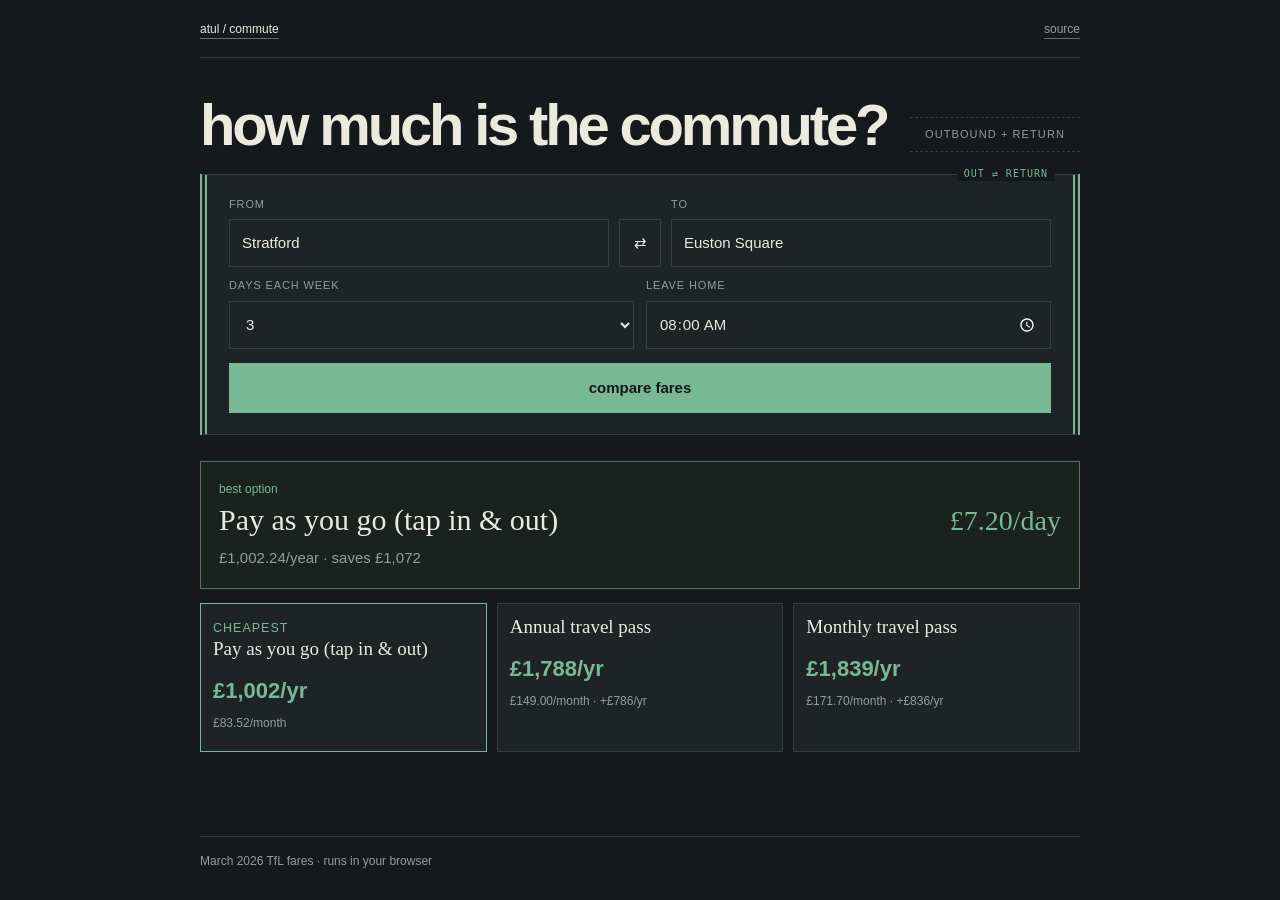
==== examples/portfolio/index.html @ 26cce530 "Frame the commute demo as a fare question" ====
﻿<!doctype html>
<html lang="en-GB"><head><meta charset="utf-8"><meta name="viewport" content="width=device-width,initial-scale=1"><title>commute cost optimiser</title>
<style>
:root{color-scheme:dark;--bg:#15191c;--ink:#ece9df;--muted:#979b9d;--line:#363d40;--green:#79b895;--quiet:#1e2426}*{box-sizing:border-box}body{margin:0;background:var(--bg);color:var(--ink);font:15px/1.5 "Segoe UI",Arial,sans-serif}a{color:inherit;text-decoration-color:#617269;text-underline-offset:5px}button,input,select{font:inherit;color:inherit;border-radius:0}:focus-visible{outline:2px solid var(--green);outline-offset:3px}[hidden],.support{display:none!important}.top,main{width:min(880px,calc(100% - 48px));margin:auto}.top{height:68px;display:flex;align-items:center;justify-content:space-between;border-bottom:1px solid var(--line);font-size:12px}.top nav{display:flex;gap:22px;color:var(--muted)}main{padding:68px 0}.hero p{margin:0 0 10px;color:var(--muted);font-size:11px;letter-spacing:.1em;text-transform:uppercase}.hero h1{margin:0 0 48px;font:54px/.97 Georgia,serif;font-weight:400;letter-spacing:-.04em}.hero em{color:var(--green);font-weight:400}.planner{border-block:1px solid var(--line);padding:26px 0}.srow{display:grid;grid-template-columns:1fr 42px 1fr;align-items:end;gap:10px}.fg label{display:block;margin-bottom:7px;color:var(--muted);font-size:11px;letter-spacing:.08em;text-transform:uppercase}.si{width:100%;min-height:48px;padding:10px 12px;border:1px solid var(--line);background:var(--quiet)}.swap{width:42px;height:48px;border:1px solid var(--line);background:transparent}.compact{display:grid;grid-template-columns:1fr 1fr;gap:12px;margin-top:14px}.go-btn{width:100%;min-height:50px;margin-top:18px;border:1px solid var(--green);background:var(--green);color:#111915;font-weight:700}.go-btn.disabled{opacity:.4}.jbar{margin-top:10px;color:var(--muted);font-size:12px}.results{display:none;margin-top:38px}.results.vis{display:block}.results-shell{display:grid;gap:14px}.reco{padding:24px;border:1px solid #547562;background:#19221e}.reco h2,.reco h3,.reco p{margin-top:0}.g-cards{display:grid;grid-template-columns:repeat(3,1fr);gap:10px}.ocard{padding:15px;border:1px solid var(--line);background:var(--quiet)}.ocard.best{border-color:var(--green)}.ocard h3,.ocard p{margin:0 0 7px}.ocard .price,.reco .price{color:var(--green);font-size:22px;font-weight:700}.save-badge,.winner-badge{color:var(--green);font-size:12px}.results .section{margin:0}.results .section:not(.results-shell){display:none!important}.results>#timeTip,.results>#rcTip,.results>#switchBanner{display:none!important}.action-btns{display:none!important}.acd{position:absolute;z-index:5;background:var(--quiet);border:1px solid var(--line);max-height:220px;overflow:auto}.fg{position:relative}.aci{padding:8px 10px;cursor:pointer}.aci:hover{background:#293034}.zvis span{margin-right:7px}.jerr{color:#d69280;font-size:12px}footer{width:min(880px,calc(100% - 48px));margin:50px auto 0;padding:20px 0;border-top:1px solid var(--line);color:var(--muted);font-size:12px}@media(max-width:650px){.top,main,footer{width:calc(100% - 30px)}.top{height:58px}main{padding:46px 0}.hero h1{font-size:clamp(40px,13vw,53px)}.srow{grid-template-columns:1fr 38px 1fr}.compact{grid-template-columns:1fr}.g-cards{grid-template-columns:1fr}.reco{padding:18px}}@media(prefers-reduced-motion:reduce){*{animation:none!important;transition:none!important}}
</style><style>
#jbar,#goHint{display:none!important}.reco{display:grid;grid-template-columns:1fr auto;align-items:end;gap:6px 24px}.reco .winner-badge{grid-column:1/-1}.reco h2{margin:0;font:30px/1.05 Georgia,serif;font-weight:400}.reco .price{font:28px/1 Georgia,serif}.reco p{grid-column:1/-1;margin:6px 0 0;color:var(--muted)}.ocard small{color:var(--green);text-transform:uppercase;letter-spacing:.08em}.ocard h3{font:19px/1.15 Georgia,serif;font-weight:400}.ocard .price{margin-top:14px}.ocard p:last-child{color:var(--muted);font-size:12px}.acd:not(.open){display:none}
@media(max-width:650px){.reco{grid-template-columns:1fr}.reco .price{margin-top:8px}}
</style><link rel="stylesheet" href="identity.css"></head><body>
<header class="top"><a href="https://lolstar123.github.io/just-a-little-further/">atul / commute</a><nav><a href="https://github.com/LolStar123/london-commute-calculator">source</a></nav></header>
<main>
<section class="hero"><p>outbound + return</p><h1>how much is the commute?</h1></section>
<section class="planner">
<div class="srow">
<div class="fg"><label for="fromStation">from</label><input class="si" id="fromStation" autocomplete="off"><div class="acd" id="fromDD"></div></div>
<button class="swap" id="swapBtn" type="button" aria-label="Swap stations">⇄</button>
<div class="fg"><label for="toStation">to</label><input class="si" id="toStation" autocomplete="off"><div class="acd" id="toDD"></div></div>
</div>
<div class="compact"><div class="fg"><label for="days">days each week</label><select class="si" id="days"><option value="1">1</option><option value="2">2</option><option value="3" selected>3</option><option value="4">4</option><option value="5">5</option></select></div><div class="fg"><label for="dept">leave home</label><input class="si" type="time" id="dept" value="08:00"></div></div>
<div id="jbar" class="jbar"><div id="zvis"></div><div id="fprev"></div></div><div id="jerr" class="jerr"></div>
<button class="go-btn" id="goBtn" type="button">compare fares</button><div id="goHint"></div>
</section>
<div class="results" id="res" aria-live="polite"><section class="section results-shell"><div class="reco" id="reco"></div><div class="g-cards" id="oGrid"></div></section><div id="switchBanner"></div><div id="timeTip"></div><div id="rcTip"></div>
<div class="support">
<select id="trips"><option value="2" selected>2</option></select><input id="ret" type="time" value="17:30"><select id="bus"><option value="0" selected>0</option></select><input id="leave" value="5.6"><select id="rc"><option value="none" selected>none</option></select><input id="sal"><select id="curMethod"><option value="unknown" selected>unknown</option></select>
<span id="mInd"></span><span id="eInd"></span><div id="teaser"></div><div id="tips"></div><div id="wfhBars"></div><div id="beSection"></div><div id="beChart"></div><div id="beCrossover"></div><div id="driveSection"></div><div id="dComp"></div><div id="cycSection"></div><div id="cycGrid"></div><div id="mbar"></div><div id="mbarLabel"></div><div id="loanSec"></div><div id="loanBox"></div><div id="fstats"></div><div id="htbSteps"></div><div id="faq"></div><div id="closingText"></div><button id="ctaPrint"></button><div id="tableWrap"><table><tbody id="tbody"></tbody></table></div><button id="recalcBtn"></button><button id="printBtn"></button><button id="shareBtn"></button><button id="resetBtn"></button><button id="btt"></button><div id="ps1"></div><div id="ps2"></div><div id="ps3"></div><div id="pl1"></div><div id="pl2"></div>
</div></div>
</main><footer>March 2026 TfL fares · runs in your browser</footer>
<script>
            // â”€â”€ STATIONS â”€â”€
            const ST = {
                // Z1
                Aldgate: 1,
                "Aldgate East": 1,
                Angel: 1,
                "Baker Street": 1,
                Bank: 1,
                Barbican: 1,
                "Battersea Power Station": 1,
                Bayswater: 1,
                Blackfriars: 1,
                "Bond Street": 1,
                Borough: 1,
                "Cannon Street": 1,
                "Chancery Lane": 1,
                "Charing Cross": 1,
                "Covent Garden": 1,
                "Edgware Road (Bakerloo)": 1,
                "Edgware Road (Circle)": 1,
                Embankment: 1,
                Euston: 1,
                "Euston Square": 1,
                Farringdon: 1,
                "Gloucester Road": 1,
                "Goodge Street": 1,
                "Great Portland Street": 1,
                "Green Park": 1,
                "High Street Kensington": 1,
                Holborn: 1,
                "Hyde Park Corner": 1,
                Kennington: 1,
                "King's Cross St Pancras": 1,
                Knightsbridge: 1,
                "Lambeth North": 1,
                "Lancaster Gate": 1,
                "Leicester Square": 1,
                "Liverpool Street": 1,
                "London Bridge": 1,
                "Mansion House": 1,
                "Marble Arch": 1,
                Marylebone: 1,
                Monument: 1,
                Moorgate: 1,
                "Nine Elms": 1,
                "Notting Hill Gate": 1,
                "Old Street": 1,
                "Oxford Circus": 1,
                Paddington: 1,
                "Piccadilly Circus": 1,
                Pimlico: 1,
                Queensway: 1,
                "Regent's Park": 1,
                "Russell Square": 1,
                "Sloane Square": 1,
                "South Kensington": 1,
                Southwark: 1,
                "St James's Park": 1,
                "St Paul's": 1,
                Temple: 1,
                "Tottenham Court Road": 1,
                "Tower Gateway": 1,
                "Tower Hill": 1,
                Vauxhall: 1,
                Victoria: 1,
                "Warren Street": 1,
                Waterloo: 1,
                Westminster: 1,
                // Z1/2
                Hoxton: [1, 2],
                "Shoreditch High Street": [1, 2],
                "Earl's Court": [1, 2],
                "Elephant & Castle": [1, 2],
                // Z2
                Arsenal: 2,
                "Barons Court": 2,
                "Belsize Park": 2,
                Bermondsey: 2,
                "Bethnal Green": 2,
                "Bow Road": 2,
                Brixton: 2,
                "Caledonian Road": 2,
                "Camden Town": 2,
                "Canada Water": 2,
                "Canary Wharf": 2,
                "Chalk Farm": 2,
                "Clapham Common": 2,
                "Clapham North": 2,
                "East Acton": 2,
                "Finchley Road": 2,
                "Finsbury Park": 2,
                "Fulham Broadway": 2,
                "Goldhawk Road": 2,
                Hammersmith: 2,
                "Highbury & Islington": 2,
                "Holland Park": 2,
                "Holloway Road": 2,
                "Kensal Green": 2,
                "Kentish Town": 2,
                Kilburn: 2,
                "Kilburn Park": 2,
                "Ladbroke Grove": 2,
                "Latimer Road": 2,
                "Maida Vale": 2,
                "Mile End": 2,
                "Mornington Crescent": 2,
                "North Acton": 2,
                Oval: 2,
                "Parsons Green": 2,
                "Putney Bridge": 2,
                "Queen's Park": 2,
                "Ravenscourt Park": 2,
                "Royal Oak": 2,
                "St John's Wood": 2,
                "Shepherd's Bush": 2,
                "Shepherd's Bush Market": 2,
                "Stamford Brook": 2,
                "Stepney Green": 2,
                Stockwell: 2,
                "Swiss Cottage": 2,
                "Tufnell Park": 2,
                "Warwick Avenue": 2,
                "West Brompton": 2,
                "West Hampstead": 2,
                "West Kensington": 2,
                "Westbourne Park": 2,
                Whitechapel: 2,
                "White City": 2,
                "Willesden Green": 2,
                "Wood Lane": 2,
                "All Saints": 2,
                Blackwall: 2,
                "Bow Church": 2,
                Crossharbour: 2,
                "Devons Road": 2,
                "Heron Quays": 2,
                "Island Gardens": 2,
                "Langdon Park": 2,
                Limehouse: 2,
                Mudchute: 2,
                Poplar: 2,
                "South Quay": 2,
                "West India Quay": 2,
                Westferry: 2,
                Brondesbury: 2,
                "Brondesbury Park": 2,
                Brockley: 2,
                "Caledonian Road & Barnsbury": 2,
                "Cambridge Heath": 2,
                "Camden Road": 2,
                Canonbury: 2,
                "Clapham High Street": 2,
                "Clapham Junction": 2,
                "Dalston Junction": 2,
                "Dalston Kingsland": 2,
                "Denmark Hill": 2,
                "Drayton Park": 2,
                "Finchley Road & Frognal": 2,
                "Gospel Oak": 2,
                "Hackney Central": 2,
                "Hackney Downs": 2,
                "Hackney Wick": 2,
                Haggerston: 2,
                "Hampstead Heath": 2,
                Homerton: 2,
                "Imperial Wharf": 2,
                "Kensington Olympia": 2,
                "Kensal Rise": 2,
                "Kentish Town West": 2,
                "Kilburn High Road": 2,
                "London Fields": 2,
                "New Cross Gate": 2,
                "Peckham Rye": 2,
                "Queens Road Peckham": 2,
                "Rectory Road": 2,
                Rotherhithe: 2,
                Shadwell: 2,
                "South Hampstead": 2,
                "Stoke Newington": 2,
                "Surrey Quays": 2,
                "Upper Holloway": 2,
                Wapping: 2,
                "Wandsworth Road": 2,
                // Z2/3
                "Turnham Green": [2, 3],
                "Manor House": [2, 3],
                Archway: [2, 3],
                "Bromley-by-Bow": [2, 3],
                "Clapham South": [2, 3],
                "East Putney": [2, 3],
                Hampstead: [2, 3],
                "Willesden Junction": [2, 3],
                "Abbey Road": [2, 3],
                "Canning Town": [2, 3],
                "Cutty Sark": [2, 3],
                "Deptford Bridge": [2, 3],
                "East India": [2, 3],
                "Elverson Road": [2, 3],
                Greenwich: [2, 3],
                Lewisham: [2, 3],
                "Pudding Mill Lane": [2, 3],
                "Star Lane": [2, 3],
                "Stratford High Street": [2, 3],
                Clapton: [2, 3],
                "North Greenwich": [2, 3],
                // Z3
                "Acton Town": 3,
                Balham: 3,
                "Blackhorse Road": 3,
                "Brent Cross": 3,
                "Chiswick Park": 3,
                "Colliers Wood": 3,
                "Dollis Hill": 3,
                "Ealing Broadway": 3,
                "Ealing Common": 3,
                "East Finchley": 3,
                "Golders Green": 3,
                Gunnersbury: 3,
                "Hanger Lane": 3,
                Harlesden: 3,
                Highgate: 3,
                Leyton: 3,
                Neasden: 3,
                "North Ealing": 3,
                Northfields: 3,
                "Park Royal": 3,
                Plaistow: 3,
                "Seven Sisters": 3,
                "South Ealing": 3,
                Southfields: 3,
                "Stonebridge Park": 3,
                "Tooting Bec": 3,
                "Tooting Broadway": 3,
                "Turnpike Lane": 3,
                "Upton Park": 3,
                "Walthamstow Central": 3,
                "West Acton": 3,
                Wimbledon: 3,
                "Wimbledon Park": 3,
                "Wood Green": 3,
                Beckton: 3,
                "Beckton Park": 3,
                "Custom House": 3,
                Cyprus: 3,
                "Gallions Reach": 3,
                "King George V": 3,
                "London City Airport": 3,
                "Pontoon Dock": 3,
                "Prince Regent": 3,
                "Royal Albert": 3,
                "Royal Victoria": 3,
                "Acton Main Line": 3,
                "Forest Gate": 3,
                Maryland: 3,
                "West Ealing": 3,
                "Acton Central": 3,
                "Alexandra Palace": 3,
                "Bruce Grove": 3,
                "Crouch Hill": 3,
                "Forest Hill": 3,
                "Harringay Green Lanes": 3,
                "Honor Oak Park": 3,
                "Leyton Midland Road": 3,
                "Leytonstone High Road": 3,
                "South Tottenham": 3,
                "St James Street": 3,
                Sydenham: 3,
                "Walthamstow Queens Road": 3,
                "Wanstead Park": 3,
                "Tottenham Hale": 3,
                // Z3/4
                Stratford: [2, 3],
                "West Ham": [2, 3],
                "South Wimbledon": [3, 4],
                Richmond: [3, 4],
                "Kew Gardens": [3, 4],
                "Manor Park": [3, 4],
                "Bounds Green": [3, 4],
                "East Ham": [3, 4],
                "Hendon Central": [3, 4],
                Leytonstone: [3, 4],
                "Crystal Palace": [3, 4],
                "Woodgrange Park": [3, 4],
                // Z4
                Alperton: 4,
                "Arnos Grove": 4,
                Barking: 4,
                Barkingside: 4,
                "Boston Manor": 4,
                "Burnt Oak": 4,
                Chigwell: 4,
                Colindale: 4,
                Fairlop: 4,
                "Finchley Central": 4,
                "Gants Hill": 4,
                "Grange Hill": 4,
                Greenford: 4,
                Hainault: 4,
                "Hounslow Central": 4,
                "Hounslow East": 4,
                Kenton: 4,
                Kingsbury: 4,
                "Mill Hill East": 4,
                Morden: 4,
                "Newbury Park": 4,
                "North Wembley": 4,
                "Northwick Park": 4,
                Osterley: 4,
                Perivale: 4,
                "Preston Road": 4,
                Queensbury: 4,
                Redbridge: 4,
                "Roding Valley": 4,
                "South Kenton": 4,
                "South Woodford": 4,
                Southgate: 4,
                "Sudbury Hill": 4,
                "Sudbury Town": 4,
                "Totteridge & Whetstone": 4,
                Upney: 4,
                Wanstead: 4,
                "Wembley Central": 4,
                "Wembley Park": 4,
                "West Finchley": 4,
                Woodford: 4,
                "Woodside Park": 4,
                Snaresbrook: 4,
                "Abbey Wood": 4,
                Goodmayes: 4,
                Hanwell: 4,
                Ilford: 4,
                "Seven Kings": 4,
                Southall: 4,
                Woolwich: 4,
                "Woolwich Arsenal": 4,
                "Barking Riverside": 4,
                "Edmonton Green": 4,
                "Highams Park": 4,
                "Norwood Junction": 4,
                "Silver Street": 4,
                "Wood Street": 4,
                Anerley: 4,
                "Penge West": 4,
                // Z4/5
                "Upminster Bridge": [4, 5],
                // Z5
                Becontree: 5,
                "Buckhurst Hill": 5,
                "Canons Park": 5,
                Cockfosters: 5,
                "Dagenham East": 5,
                "Dagenham Heathway": 5,
                Eastcote: 5,
                Edgware: 5,
                "Harrow & Wealdstone": 5,
                "Harrow-on-the-Hill": 5,
                "High Barnet": 5,
                "Hounslow West": 5,
                "North Harrow": 5,
                Northolt: 5,
                Oakwood: 5,
                Pinner: 5,
                "Rayners Lane": 5,
                "Ruislip Gardens": 5,
                "South Harrow": 5,
                "South Ruislip": 5,
                Stanmore: 5,
                "West Harrow": 5,
                "Chadwell Heath": 5,
                "Hayes & Harlington": 5,
                "Bush Hill Park": 5,
                Chingford: 5,
                "Enfield Town": 5,
                "Headstone Lane": 5,
                Southbury: 5,
                "West Croydon": 5,
                // Z5/6
                Upminster: [5, 6],
                "Hatton Cross": [5, 6],
                // Z6
                Debden: 6,
                "Elm Park": 6,
                Epping: 6,
                Hillingdon: 6,
                Hornchurch: 6,
                Ickenham: 6,
                Loughton: 6,
                "Moor Park": 6,
                Northwood: 6,
                "Northwood Hills": 6,
                Ruislip: 6,
                "Ruislip Manor": 6,
                Uxbridge: 6,
                "West Ruislip": 6,
                "Heathrow Terminals 2 & 3": 6,
                "Heathrow Terminal 4": 6,
                "Heathrow Terminal 5": 6,
                "Theydon Bois": 6,
                "Gidea Park": 6,
                "Harold Wood": 6,
                Romford: 6,
                "West Drayton": 6,
                "Emerson Park": 6,
                "Hatch End": 6,
                "Turkey Street": 6,
                // Z7+
                Croxley: 7,
                Rickmansworth: 7,
                Chorleywood: 7,
                Watford: 7,
                "Chalfont & Latimer": 8,
                Chesham: 9,
                Amersham: 9,
                "Carpenders Park": 7,
                Bushey: 8,
                "Watford High Street": 8,
                "Watford Junction": 8,
                Cheshunt: 8,
            };

            // â”€â”€ ALIASES â”€â”€
            const ALIASES = {
                "watford metropolitan": "Watford",
                "watford met": "Watford",
                "kings cross": "King's Cross St Pancras",
                "king's cross": "King's Cross St Pancras",
                "st pancras": "King's Cross St Pancras",
                kgx: "King's Cross St Pancras",
                heathrow: "Heathrow Terminals 2 & 3",
                lhr: "Heathrow Terminals 2 & 3",
                "heathrow airport": "Heathrow Terminals 2 & 3",
                highbury: "Highbury & Islington",
                "highbury and islington": "Highbury & Islington",
                "high st ken": "High Street Kensington",
                "high street ken": "High Street Kensington",
                "edgware road": "Edgware Road (Bakerloo)",
                tcr: "Tottenham Court Road",
                "tottenham ct rd": "Tottenham Court Road",
                "canary whf": "Canary Wharf",
                "met line watford": "Watford",
                "shepherd's bush": "Shepherd's Bush",
                "shepherds bush": "Shepherd's Bush",
                "watford tube": "Watford",
                "watford underground": "Watford",
                elephant: "Elephant & Castle",
                "elephant and castle": "Elephant & Castle",
                "earls court": "Earl's Court",
                "earl's court": "Earl's Court",
                "the city": "Bank",
                "city of london": "Bank",
                shoreditch: "Shoreditch High Street",
                "stratford international": "Stratford",
                "paddington station": "Paddington",
                "victoria station": "Victoria",
                "euston station": "Euston",
                "waterloo station": "Waterloo",
                "london bridge station": "London Bridge",
                "liverpool st": "Liverpool Street",
                "liverpool street station": "Liverpool Street",
                clapham: "Clapham Common",
                "brixton station": "Brixton",
                camden: "Camden Town",
                "greenwich station": "Greenwich",
                "wimbledon station": "Wimbledon",
                "richmond station": "Richmond",
                ealing: "Ealing Broadway",
                harrow: "Harrow-on-the-Hill",
                wembley: "Wembley Park",
                "barking station": "Barking",
                tottenham: "Tottenham Hale",
                "wood green station": "Wood Green",
                finsbury: "Finsbury Park",
                "seven sisters station": "Seven Sisters",
                "uxbridge station": "Uxbridge",
                "edgware station": "Edgware",
                "morden station": "Morden",
                "epping station": "Epping",
                "amersham station": "Amersham",
                "chesham station": "Chesham",
            };

            // â”€â”€ FARES â”€â”€
            const F = {
                single: {
                    1: { p: 3.1, o: 3.0 },
                    "1-2": { p: 3.6, o: 3.1 },
                    "1-3": { p: 3.9, o: 3.3 },
                    "1-4": { p: 4.8, o: 3.6 },
                    "1-5": { p: 5.3, o: 3.8 },
                    "1-6": { p: 5.9, o: 4.0 },
                    "1-7": { p: 7.7, o: 5.3 },
                    "1-8": { p: 9.1, o: 5.8 },
                    "1-9": { p: 10.3, o: 6.5 },
                    2: { p: 2.3, o: 2.2 },
                    "2-3": { p: 2.5, o: 2.3 },
                    "2-4": { p: 3.2, o: 2.4 },
                    "2-5": { p: 3.4, o: 2.5 },
                    "2-6": { p: 3.8, o: 2.6 },
                    "2-7": { p: 5.3, o: 3.7 },
                    "2-8": { p: 6.4, o: 4.3 },
                    "2-9": { p: 7.5, o: 5.0 },
                    3: { p: 2.3, o: 2.2 },
                    "3-4": { p: 2.5, o: 2.3 },
                    "3-5": { p: 3.2, o: 2.4 },
                    "3-6": { p: 3.4, o: 2.5 },
                    "3-7": { p: 4.8, o: 3.2 },
                    "3-8": { p: 5.8, o: 3.9 },
                    "3-9": { p: 6.8, o: 4.5 },
                    4: { p: 2.1, o: 2.2 },
                    "4-5": { p: 2.3, o: 2.3 },
                    "4-6": { p: 3.2, o: 2.4 },
                    "4-7": { p: 4.3, o: 2.9 },
                    "4-8": { p: 5.3, o: 3.5 },
                    "4-9": { p: 6.3, o: 4.1 },
                    5: { p: 2.3, o: 2.2 },
                    "5-6": { p: 2.5, o: 2.3 },
                    "5-7": { p: 3.6, o: 2.5 },
                    "5-8": { p: 4.6, o: 3.1 },
                    "5-9": { p: 5.6, o: 3.7 },
                    6: { p: 2.3, o: 2.2 },
                    "6-7": { p: 2.8, o: 2.3 },
                    "6-8": { p: 3.8, o: 2.7 },
                    "6-9": { p: 4.8, o: 3.3 },
                    7: { p: 2.3, o: 2.2 },
                    "7-8": { p: 2.5, o: 2.3 },
                    "7-9": { p: 3.2, o: 2.4 },
                    8: { p: 2.3, o: 2.2 },
                    "8-9": { p: 2.5, o: 2.3 },
                    9: { p: 2.3, o: 2.2 },
                },
                dcap: {
                    1: 8.9,
                    "1-2": 8.9,
                    "1-3": 10.6,
                    "1-4": 13.0,
                    "1-5": 15.4,
                    "1-6": 16.3,
                    "1-7": 19.2,
                    "1-8": 22.6,
                    "1-9": 25.6,
                    2: 8.9,
                    "2-3": 8.9,
                    "2-4": 10.6,
                    "2-5": 13.0,
                    "2-6": 15.4,
                    "2-7": 17.8,
                    "2-8": 20.5,
                    "2-9": 23.5,
                    3: 8.9,
                    "3-4": 8.9,
                    "3-5": 10.6,
                    "3-6": 13.0,
                    "3-7": 16.0,
                    "3-8": 18.5,
                    "3-9": 21.5,
                    4: 8.9,
                    "4-5": 8.9,
                    "4-6": 10.6,
                    "4-7": 14.0,
                    "4-8": 16.5,
                    "4-9": 19.5,
                    5: 8.9,
                    "5-6": 8.9,
                    "5-7": 12.0,
                    "5-8": 14.5,
                    "5-9": 17.5,
                    6: 8.9,
                    "6-7": 10.5,
                    "6-8": 12.5,
                    "6-9": 15.5,
                    7: 8.9,
                    "7-8": 8.9,
                    "7-9": 10.6,
                    8: 8.9,
                    "8-9": 8.9,
                    9: 8.9,
                },
                wcap: {
                    1: 44.7,
                    "1-2": 44.7,
                    "1-3": 52.5,
                    "1-4": 64.2,
                    "1-5": 76.4,
                    "1-6": 81.6,
                    "1-7": 96.2,
                    "1-8": 113.0,
                    "1-9": 128.0,
                    2: 29.1,
                    "2-3": 29.1,
                    "2-4": 37.8,
                    "2-5": 47.0,
                    "2-6": 52.5,
                    "2-7": 64.0,
                    "2-8": 75.0,
                    "2-9": 86.0,
                    3: 29.1,
                    "3-4": 29.1,
                    "3-5": 37.8,
                    "3-6": 47.0,
                    "3-7": 58.0,
                    "3-8": 68.0,
                    "3-9": 79.0,
                    4: 29.1,
                    "4-5": 29.1,
                    "4-6": 37.8,
                    "4-7": 48.0,
                    "4-8": 58.0,
                    "4-9": 68.0,
                    5: 29.1,
                    "5-6": 29.1,
                    "5-7": 40.0,
                    "5-8": 50.0,
                    "5-9": 60.0,
                    6: 29.1,
                    "6-7": 35.0,
                    "6-8": 45.0,
                    "6-9": 55.0,
                    7: 29.1,
                    "7-8": 29.1,
                    "7-9": 37.8,
                    8: 29.1,
                    "8-9": 29.1,
                    9: 29.1,
                },
                tc: {
                    w: {
                        "1-2": 44.7,
                        "1-3": 52.5,
                        "1-4": 64.2,
                        "1-5": 76.4,
                        "1-6": 81.6,
                        "1-7": 96.2,
                        "1-8": 113.0,
                        "1-9": 128.0,
                        "2-3": 29.1,
                        "2-4": 37.8,
                        "2-5": 47.0,
                        "2-6": 52.5,
                        "3-4": 29.1,
                        "3-5": 37.8,
                        "3-6": 47.0,
                        "4-5": 29.1,
                        "4-6": 37.8,
                        "5-6": 29.1,
                    },
                    m: {
                        "1-2": 171.7,
                        "1-3": 201.5,
                        "1-4": 246.6,
                        "1-5": 293.5,
                        "1-6": 313.5,
                        "1-7": 369.6,
                        "1-8": 434.1,
                        "1-9": 491.5,
                    },
                    a: {
                        "1-2": 1788,
                        "1-3": 2100,
                        "1-4": 2568,
                        "1-5": 3060,
                        "1-6": 3264,
                        "1-7": 3852,
                        "1-8": 4524,
                        "1-9": 5120,
                    },
                },
                bus: { s: 1.75, dc: 5.25, wc: 24.7 },
                rc: {
                    cost: 30,
                    d: 1 / 3,
                    dcap: {
                        1: 5.9,
                        "1-2": 5.9,
                        "1-3": 7.05,
                        "1-4": 8.65,
                        "1-5": 10.25,
                        "1-6": 10.85,
                        "1-7": 12.8,
                        "1-8": 15.0,
                        "1-9": 17.0,
                        2: 5.9,
                        "2-3": 5.9,
                        "2-4": 7.05,
                        "2-5": 8.65,
                        "2-6": 10.25,
                        3: 5.9,
                        "3-4": 5.9,
                        "3-5": 7.05,
                        "3-6": 8.65,
                        4: 5.9,
                        "4-5": 5.9,
                        "4-6": 7.05,
                        5: 5.9,
                        "5-6": 5.9,
                        6: 5.9,
                        7: 5.9,
                        "7-8": 5.9,
                        8: 5.9,
                        "8-9": 5.9,
                        9: 5.9,
                    },
                },
            };

            const LABELS = {
                payg: "Pay as you go (tap in & out)",
                payg_rc: "Oyster with Railcard discount",
                tc_w: "Weekly travel pass",
                tc_m: "Monthly travel pass",
                tc_a: "Annual travel pass",
                tc_a_rc: "Annual pass + Railcard",
            };
            const MONTHS = [
                "Jan",
                "Feb",
                "Mar",
                "Apr",
                "May",
                "Jun",
                "Jul",
                "Aug",
                "Sep",
                "Oct",
                "Nov",
                "Dec",
            ];
            const ZC = {
                1: "z1",
                2: "z2",
                3: "z3",
                4: "z4",
                5: "z5",
                6: "z6",
                7: "z7",
                8: "z8",
                9: "z9",
            };

            // Animated number counter
            function animateCount(el, target, prefix, suffix, duration) {
                if (!el) return;
                const start = performance.now();
                const from = 0;
                function tick(now) {
                    const t = Math.min((now - start) / duration, 1);
                    const ease = 1 - Math.pow(1 - t, 3);
                    el.textContent =
                        prefix +
                        Math.round(
                            from + (target - from) * ease,
                        ).toLocaleString() +
                        suffix;
                    if (t < 1) requestAnimationFrame(tick);
                }
                requestAnimationFrame(tick);
            }

            // Debounce helper
            function debounce(fn, ms) {
                let t;
                return function (...a) {
                    clearTimeout(t);
                    t = setTimeout(() => fn.apply(this, a), ms);
                };
            }

            // â”€â”€ UTILS â”€â”€
            function gz(s) {
                const z = ST[s];
                return z == null ? null : Array.isArray(z) ? z : [z];
            }
            function jz(a, b) {
                const az = gz(a),
                    bz = gz(b);
                if (!az || !bz) return null;
                let bm = 99,
                    bx = 99,
                    bs = 99;
                for (const f of az)
                    for (const t of bz) {
                        const lo = Math.min(f, t),
                            hi = Math.max(f, t),
                            sp = hi - lo;
                        if (sp < bs || (sp === bs && lo > 1 && bm === 1)) {
                            bm = lo;
                            bx = hi;
                            bs = sp;
                        }
                    }
                const k = bm === bx ? "" + bm : `${bm}-${bx}`;
                const zs = [];
                for (let z = bm; z <= bx; z++) zs.push(z);
                return { k, min: bm, max: bx, zs };
            }
            function tck(k) {
                if (!k.includes("-")) {
                    const z = +k;
                    return `${z}-${z + 1}`;
                }
                return k;
            }
            function isPk(t) {
                if (!t) return true;
                const [h, m] = t.split(":").map(Number);
                const x = h * 60 + m;
                return (x >= 390 && x <= 570) || (x >= 960 && x <= 1140);
            }
            function takeHome(g) {
                if (!g || g <= 0) return 0;
                let t = 0,
                    n = 0;
                if (g > 12570) t += Math.min(g - 12570, 37700) * 0.2;
                if (g > 50270) t += Math.min(g - 50270, 74730) * 0.4;
                if (g > 125000) t += (g - 125000) * 0.45;
                if (g > 12570) n += Math.min(g - 12570, 37700) * 0.08;
                if (g > 50270) n += (g - 50270) * 0.02;
                return g - t - n;
            }

            // â”€â”€ SEARCH â”€â”€
            const snames = Object.keys(ST).sort();
            function search(q) {
                const ql = q.toLowerCase().trim();
                if (ql.length < 1) return [];
                // Check aliases first
                const alias = ALIASES[ql];
                if (alias && ST[alias] != null) return [alias];
                // Partial alias matches
                const aliasMatches = [];
                for (const [ak, av] of Object.entries(ALIASES)) {
                    if (ak.includes(ql) && !aliasMatches.includes(av))
                        aliasMatches.push(av);
                }
                const pf = [],
                    ct = [];
                for (const n of snames) {
                    const nl = n.toLowerCase();
                    if (nl.startsWith(ql)) pf.push(n);
                    else if (nl.includes(ql)) ct.push(n);
                }
                const combined = [
                    ...aliasMatches.filter(
                        (a) => !pf.includes(a) && !ct.includes(a),
                    ),
                    ...pf,
                    ...ct,
                ];
                return [...new Set(combined)].slice(0, 12);
            }

            // â”€â”€ AUTOCOMPLETE â”€â”€
            function renderDD(dd, results, inp) {
                if (!results.length) {
                    if (inp.value.trim().length >= 2) {
                        dd.innerHTML =
                            '<div class="acd-empty">No stations found. Try a different spelling or a nearby station.</div>';
                        dd.classList.add("open");
                        inp.setAttribute("aria-expanded", "true");
                    } else {
                        dd.classList.remove("open");
                        inp.setAttribute("aria-expanded", "false");
                    }
                    return;
                }
                dd.innerHTML = results
                    .map((n, i) => {
                        const z = gz(n);
                        const zl =
                            z.length > 1
                                ? `Zone ${z.join("/")}`
                                : `Zone ${z[0]}`;
                        return `<div class="aci" role="option" aria-selected="false" id="${dd.id}_${i}" data-n="${n}" data-i="${i}"><span class="nm">${n}</span><span class="zt">${zl}</span></div>`;
                    })
                    .join("");
                dd.classList.add("open");
                inp.setAttribute("aria-expanded", "true");
                dd.querySelectorAll(".aci").forEach((it) =>
                    it.addEventListener("mousedown", (e) => {
                        e.preventDefault();
                        inp.value = it.dataset.n;
                        inp.classList.add("ok");
                        dd.classList.remove("open");
                        inp.setAttribute("aria-expanded", "false");
                        updateGoBtn();
                        recalc();
                    }),
                );
            }
            function setupAC(iid, did) {
                const inp = document.getElementById(iid),
                    dd = document.getElementById(did);
                let ai = -1;
                const debouncedSearch = debounce(() => {
                    const r = search(inp.value);
                    ai = -1;
                    renderDD(dd, r, inp);
                    if (ST[inp.value] != null) {
                        inp.classList.add("ok");
                        updateGoBtn();
                        recalc();
                    }
                }, 80);
                inp.addEventListener("input", () => {
                    inp.classList.remove("ok");
                    updateGoBtn();
                    debouncedSearch();
                });
                inp.addEventListener("keydown", (e) => {
                    const its = dd.querySelectorAll(".aci");
                    if (e.key === "ArrowDown") {
                        e.preventDefault();
                        ai = Math.min(ai + 1, its.length - 1);
                    } else if (e.key === "ArrowUp") {
                        e.preventDefault();
                        ai = Math.max(ai - 1, 0);
                    } else if (e.key === "Enter" && ai >= 0) {
                        e.preventDefault();
                        e.stopImmediatePropagation();
                        inp.value = its[ai].dataset.n;
                        inp.classList.add("ok");
                        dd.classList.remove("open");
                        inp.removeAttribute("aria-activedescendant");
                        updateGoBtn();
                        recalc();
                        return;
                    } else if (e.key === "Escape") {
                        dd.classList.remove("open");
                        inp.setAttribute("aria-expanded", "false");
                        inp.removeAttribute("aria-activedescendant");
                        return;
                    }
                    its.forEach((x, i) => {
                        x.classList.toggle("act", i === ai);
                        x.setAttribute(
                            "aria-selected",
                            i === ai ? "true" : "false",
                        );
                    });
                    if (ai >= 0) {
                        its[ai].scrollIntoView({ block: "nearest" });
                        inp.setAttribute("aria-activedescendant", its[ai].id);
                    }
                });
                inp.addEventListener("blur", () =>
                    setTimeout(() => dd.classList.remove("open"), 150),
                );
                inp.addEventListener("focus", () => {
                    if (inp.value.length >= 1)
                        renderDD(dd, search(inp.value), inp);
                });
            }
            setupAC("fromStation", "fromDD");
            setupAC("toStation", "toDD");
            document
                .getElementById("swapBtn")
                .addEventListener("click", function () {
                    const f = document.getElementById("fromStation"),
                        t = document.getElementById("toStation");
                    const tmp = f.value;
                    f.value = t.value;
                    t.value = tmp;
                    f.classList.toggle("ok", ST[f.value] != null);
                    t.classList.toggle("ok", ST[t.value] != null);
                    this.classList.add("clicked");
                    setTimeout(() => this.classList.remove("clicked"), 400);
                    updateGoBtn();
                    recalc();
                });

            // â”€â”€ COMPUTE â”€â”€
            function comp(name, zk, days, trips, mp, ep, bus, leave, hrow) {
                const ww = 52 - leave;
                const bpd = days > 0 ? bus / days : 0;
                const fare = F.single[zk];
                if (!fare) return null;
                const tk = tck(zk);
                let daily, weekly, annual, monthly, perTrip;

                if (name === "payg") {
                    let rd;
                    if (trips === 1) rd = mp ? fare.p : fare.o;
                    else if (trips === 2)
                        rd = (mp ? fare.p : fare.o) + (ep ? fare.p : fare.o);
                    else {
                        const pk = Math.ceil(trips / 2),
                            op = trips - pk;
                        rd = (mp ? pk * fare.p : pk * fare.o) + op * fare.o;
                    }
                    if (hrow) rd = trips * fare.p;
                    const cr = Math.min(rd, F.dcap[zk]);
                    const db = Math.min(bpd * F.bus.s, F.bus.dc);
                    // Weekend days are always off-peak on TfL (Heathrow excepted)
                    const wkd = Math.min(days, 5),
                        wke = Math.max(0, days - 5);
                    let wkRaw;
                    if (wke > 0 && !hrow) {
                        const rdWke = trips * fare.o;
                        const crWke = Math.min(rdWke, F.dcap[zk]);
                        wkRaw = (cr + db) * wkd + (crWke + db) * wke;
                    } else {
                        wkRaw = (cr + db) * days;
                    }
                    weekly = Math.min(wkRaw, F.wcap[zk]);
                    daily = weekly / days;
                    annual = weekly * ww;
                    monthly = annual / 12;
                    perTrip = annual / (days * trips * ww);
                } else if (name === "payg_rc") {
                    const d = F.rc.d;
                    let rd;
                    if (trips === 1) rd = mp ? fare.p : fare.o * (1 - d);
                    else if (trips === 2)
                        rd =
                            (mp ? fare.p : fare.o * (1 - d)) +
                            (ep ? fare.p : fare.o * (1 - d));
                    else {
                        const pk = Math.ceil(trips / 2),
                            op = trips - pk;
                        rd =
                            (mp ? pk * fare.p : pk * fare.o * (1 - d)) +
                            op * fare.o * (1 - d);
                    }
                    const bp = mp && ep;
                    const cap = bp ? F.dcap[zk] : F.rc.dcap[zk] || F.dcap[zk];
                    const cr = Math.min(rd, cap);
                    const db = Math.min(bpd * F.bus.s, F.bus.dc);
                    // Weekend: all off-peak, railcard discount applies to all trips
                    const wkd = Math.min(days, 5),
                        wke = Math.max(0, days - 5);
                    let wkRaw;
                    if (wke > 0 && !hrow) {
                        const rdWke = trips * fare.o * (1 - d);
                        const capWke = F.rc.dcap[zk] || F.dcap[zk];
                        const crWke = Math.min(rdWke, capWke);
                        wkRaw = (cr + db) * wkd + (crWke + db) * wke;
                    } else {
                        wkRaw = (cr + db) * days;
                    }
                    weekly = wkRaw;
                    daily = weekly / days;
                    annual = weekly * ww + F.rc.cost;
                    monthly = annual / 12;
                    perTrip = annual / (days * trips * ww);
                } else if (name === "tc_w") {
                    const pr = F.tc.w[tk];
                    if (!pr) return null;
                    weekly = pr;
                    daily = weekly / days;
                    annual = weekly * ww;
                    monthly = annual / 12;
                    perTrip = annual / (days * trips * ww);
                } else if (name === "tc_m") {
                    const pr = F.tc.m[tk];
                    if (!pr) return null;
                    monthly = pr;
                    const wm = ww / (52 / 12);
                    annual = monthly * wm;
                    weekly = monthly / (52 / 12);
                    daily = weekly / days;
                    perTrip = annual / (days * trips * ww);
                } else if (name === "tc_a") {
                    const pr = F.tc.a[tk];
                    if (!pr) return null;
                    annual = pr;
                    monthly = annual / 12;
                    weekly = annual / 52;
                    daily = weekly / days;
                    perTrip = annual / (days * trips * ww);
                } else if (name === "tc_a_rc") {
                    const pr = F.tc.a[tk];
                    if (!pr) return null;
                    annual = Math.round(pr * (1 - F.rc.d)) + F.rc.cost;
                    monthly = annual / 12;
                    weekly = annual / 52;
                    daily = weekly / days;
                    perTrip = annual / (days * trips * ww);
                }
                return {
                    name,
                    daily: +daily.toFixed(2),
                    weekly: +weekly.toFixed(2),
                    monthly: +monthly.toFixed(2),
                    annual: +annual.toFixed(2),
                    perTrip: +perTrip.toFixed(2),
                };
            }

            // â”€â”€ GO BUTTON â”€â”€
            function handleGo() {
                const btn = document.getElementById("goBtn");
                if (btn.classList.contains("disabled")) return;
                document.querySelectorAll(".acd.open").forEach((menu) => menu.classList.remove("open"));
                const res = document.getElementById("res");
                btn.textContent = "Calculating";
                btn.classList.add("loading");
                res.setAttribute("aria-busy", "true");
                setTimeout(() => {
                    btn.classList.remove("loading");
                    recalc();
                    document.querySelectorAll(".acd.open").forEach((menu) => menu.classList.remove("open"));
                    res.setAttribute("aria-busy", "false");
                    btn.textContent = "compare fares";
                    if (res.classList.contains("vis")) {
                        res.scrollIntoView({
                            behavior: "smooth",
                            block: "start",
                        });
                        const reco = document.getElementById("reco");
                        if (reco) reco.focus({ preventScroll: true });
                    } else
                        btn.textContent = "Pick two different stations above";
                }, 150);
            }
            function updateGoBtn() {
                const f = document.getElementById("fromStation").value,
                    t = document.getElementById("toStation").value;
                const btn = document.getElementById("goBtn"),
                    hint = document.getElementById("goHint");
                const fOk = ST[f] != null,
                    tOk = ST[t] != null;
                if (fOk && tOk) {
                    btn.classList.remove("disabled");
                    btn.classList.add("ready");
                    hint.classList.add("hidden");
                } else {
                    btn.classList.add("disabled");
                    btn.classList.remove("ready");
                    hint.classList.remove("hidden");
                    hint.textContent =
                        !fOk && !tOk
                            ? "Pick your departure and arrival stations above to get started"
                            : !fOk
                              ? "Now pick your departure station"
                              : "Now pick your arrival station";
                }
            }

            // â”€â”€ MAIN â”€â”€
            function recalc() {
                try {
                    const from = document.getElementById("fromStation").value,
                        to = document.getElementById("toStation").value;
                    const j = jz(from, to);
                    const jbar = document.getElementById("jbar"),
                        jerr = document.getElementById("jerr");

                    // Same station check
                    if (from && to && from === to && ST[from] != null) {
                        jbar.classList.remove("vis");
                        jerr.textContent =
                            "You've picked the same station for both. Choose a different destination to see your commute costs.";
                        jerr.classList.add("vis");
                        document.getElementById("res").classList.remove("vis");
                        return;
                    }

                    if (!j) {
                        jbar.classList.remove("vis");
                        jerr.classList.remove("vis");
                        document.getElementById("res").classList.remove("vis");
                        return;
                    }

                    // Zone 7+ warning
                    if (j.max > 6) {
                        jerr.classList.add("vis");
                        jerr.textContent =
                            "Zone " +
                            j.max +
                            " fares are estimates. TfL charges National Rail rates for zones 7-9 which can vary. Verify at tfl.gov.uk.";
                    } else {
                        jerr.classList.remove("vis");
                    }

                    // Zone viz
                    document.getElementById("zvis").innerHTML = j.zs
                        .map(
                            (z, i) =>
                                `${i ? '<div class="zcon"></div>' : ""}<div class="zd ${ZC[z] || "z9"}" style="animation-delay:${i * 0.05}s" aria-label="Zone ${z}">${z}</div>`,
                        )
                        .join("");
                    const hrow = [from, to].some((s) =>
                        s.toLowerCase().includes("heathrow"),
                    );
                    const sf = F.single[j.k];
                    if (sf)
                        document.getElementById("fprev").textContent =
                            `Single: Â£${sf.p.toFixed(2)} peak / Â£${hrow ? sf.p.toFixed(2) : sf.o.toFixed(2)} off-peak`;
                    jbar.classList.add("vis");

                    // Inputs
                    const dt = document.getElementById("dept").value,
                        rt = document.getElementById("ret").value;
                    const mp = isPk(dt),
                        ep = isPk(rt);
                    const si = (id, pk) => {
                        const el = document.getElementById(id);
                        el.textContent = pk ? "PEAK" : "OFF-PEAK";
                        el.className = "tb " + (pk ? "pk" : "op");
                    };
                    si("mInd", mp);
                    si("eInd", ep);
                    const days = +document.getElementById("days").value,
                        trips = +document.getElementById("trips").value;
                    const bus = +document.getElementById("bus").value,
                        leave = Math.max(
                            0,
                            Math.min(
                                15,
                                +document.getElementById("leave").value || 0,
                            ),
                        );
                    const hasRc =
                            document.getElementById("rc").value !== "none",
                        sal = +document.getElementById("sal").value || 0;

                    // Options
                    const opts = ["payg", "tc_w"];
                    if (F.tc.m[tck(j.k)]) opts.push("tc_m");
                    if (F.tc.a[tck(j.k)]) opts.push("tc_a");
                    if (hasRc) {
                        opts.push("payg_rc");
                        if (F.tc.a[tck(j.k)]) opts.push("tc_a_rc");
                    }
                    let res = opts
                        .map((n) =>
                            comp(n, j.k, days, trips, mp, ep, bus, leave, hrow),
                        )
                        .filter(Boolean);
                    res.sort((a, b) => a.annual - b.annual);
                    if (!res.length) {
                        document.getElementById("res").classList.remove("vis");
                        return;
                    }

                    const cheap = res[0],
                        expensive = res[res.length - 1];
                    const savings = Math.round(expensive.annual - cheap.annual);
                    const ww = 52 - leave;

                    // Recommendation
                    const recoEl = document.getElementById("reco");
                    const dailyCost = (
                        cheap.annual /
                        ((52 - leave) * days)
                    ).toFixed(2);
                    recoEl.innerHTML = `<div class="winner-badge">best option</div><h2>${LABELS[cheap.name]}</h2><div class="price">£${dailyCost}/day</div><p>£${cheap.annual.toLocaleString()}/year${savings > 0 ? ` · saves £${savings.toLocaleString()}` : ""}</p>`;

                    // Cards
                    document.getElementById("oGrid").innerHTML = res.slice(0, 3)
                        .map((r, i) => {
                            const diff = r.annual - cheap.annual;
                            const best = i === 0;
                            return `<article class="ocard ${best ? "best" : ""}" data-idx="${i}" tabindex="0">${best ? "<small>cheapest</small>" : ""}<h3>${LABELS[r.name]}</h3><p class="price">£${r.annual.toLocaleString("en-GB", {maximumFractionDigits: 0})}/yr</p><p>£${r.monthly.toFixed(2)}/month${best ? "" : ` · +£${diff.toFixed(0)}/yr`}</p></article>`;
                        })
                        .join("");
                    // Card click â†’ scroll to breakdown row
                    document.querySelectorAll("#oGrid .ocard").forEach((c) => {
                        const handler = () => {
                            const idx = +c.dataset.idx;
                            const row =
                                document.querySelectorAll("#tbody tr")[idx];
                            if (row) {
                                row.scrollIntoView({
                                    behavior: "smooth",
                                    block: "center",
                                });
                                row.classList.add("hl");
                                setTimeout(
                                    () => row.classList.remove("hl"),
                                    1200,
                                );
                            }
                        };
                        c.addEventListener("click", handler);
                        c.addEventListener("keydown", (e) => {
                            if (e.key === "Enter" || e.key === " ") {
                                e.preventDefault();
                                handler();
                            }
                        });
                    });

                    // Breakdown
                    document.getElementById("tbody").innerHTML = res
                        .map(
                            (r, i) =>
                                `<tr class="${i === 0 ? "best" : ""}"><td>${LABELS[r.name]}</td><td>Â£${r.perTrip.toFixed(2)}</td><td>Â£${r.daily.toFixed(2)}</td><td>Â£${r.weekly.toFixed(2)}</td><td>Â£${r.monthly.toFixed(2)}</td><td><strong>Â£${r.annual.toLocaleString("en-GB", { maximumFractionDigits: 0 })}</strong></td></tr>`,
                        )
                        .join("");

                    // Timing tip
                    const ttEl = document.getElementById("timeTip");
                    if ((mp || ep) && !hrow) {
                        const altR = opts
                            .map((n) =>
                                comp(
                                    n,
                                    j.k,
                                    days,
                                    trips,
                                    false,
                                    false,
                                    bus,
                                    leave,
                                    false,
                                ),
                            )
                            .filter(Boolean);
                        altR.sort((a, b) => a.annual - b.annual);
                        if (altR.length) {
                            const ts = Math.round(
                                cheap.annual - altR[0].annual,
                            );
                            if (ts > 30) {
                                ttEl.innerHTML = `<div class="section"><div class="tip amber"><h4>Save Â£${ts}/year by travelling off-peak</h4><p>If you left after 9:30am and returned after 7pm (or before 4pm), your cheapest option would be <strong>${LABELS[altR[0].name]} at Â£${altR[0].annual.toFixed(0)}/yr</strong>. Even shifting one leg off-peak helps â€” <span class="sv">ask your employer about flexible hours</span>.</p></div></div>`;
                                ttEl.style.display = "";
                            } else ttEl.style.display = "none";
                        }
                    } else ttEl.style.display = "none";

                    // Railcard tip
                    const rcEl = document.getElementById("rcTip");
                    if (!hasRc && (!(mp && ep) || days > 5)) {
                        const rcR = ["payg_rc", "tc_a_rc"]
                            .map((n) =>
                                comp(
                                    n,
                                    j.k,
                                    days,
                                    trips,
                                    mp,
                                    ep,
                                    bus,
                                    leave,
                                    hrow,
                                ),
                            )
                            .filter(Boolean);
                        if (rcR.length) {
                            const bestRc = Math.min(
                                ...rcR.map((r) => r.annual),
                            );
                            const rs = Math.round(cheap.annual - bestRc);
                            if (rs > 0) {
                                const pb = Math.ceil(F.rc.cost / (rs / 52));
                                rcEl.innerHTML = `<div class="section"><div class="tip green"><h4>A Railcard would save you Â£${rs}/year</h4><p>Costs Â£${F.rc.cost}/year. Pays for itself in <strong>${pb} week${pb > 1 ? "s" : ""}</strong>. Link it to an Oyster card at any Tube station. Applies to off-peak travel.</p></div></div>`;
                                rcEl.style.display = "";
                            } else rcEl.style.display = "none";
                        } else rcEl.style.display = "none";
                    } else if (hasRc) {
                        const noRc = ["payg", "tc_w", "tc_m", "tc_a"]
                            .map((n) =>
                                comp(
                                    n,
                                    j.k,
                                    days,
                                    trips,
                                    mp,
                                    ep,
                                    bus,
                                    leave,
                                    hrow,
                                ),
                            )
                            .filter(Boolean);
                        const bestNo = Math.min(...noRc.map((r) => r.annual));
                        const rs = Math.round(bestNo - cheap.annual);
                        rcEl.innerHTML =
                            rs > 0
                                ? `<div class="section"><div class="tip green"><h4>Your Railcard saves you Â£${rs}/year</h4><p>You're already on the cheapest option with your railcard discount applied.</p></div></div>`
                                : `<div class="section"><div class="tip amber"><h4>Your Railcard isn't saving you money here</h4><p>For this specific commute, the cheapest option without a railcard is the same or cheaper. Your railcard may still be useful for other journeys.</p></div></div>`;
                        rcEl.style.display = "";
                    } else rcEl.style.display = "none";

                    // WFH
                    const wfhEl = document.getElementById("wfhBars");
                    const mx = expensive.annual * 1.1;
                    let wh = "";
                    let curAnn = 0,
                        lessAnn = 0;
                    for (
                        let d = Math.max(1, days - 2);
                        d <= Math.min(7, days + 1);
                        d++
                    ) {
                        const ab = Math.round((bus * d) / days);
                        const ar = opts
                            .map((n) =>
                                comp(n, j.k, d, trips, mp, ep, ab, leave, hrow),
                            )
                            .filter(Boolean);
                        ar.sort((a, b) => a.annual - b.annual);
                        if (!ar.length) continue;
                        const b = ar[0];
                        const pct = Math.max(20, (b.annual / mx) * 100);
                        if (d === days) curAnn = b.annual;
                        if (d === days - 1) lessAnn = b.annual;
                        wh += `<div class="wb${d === days ? " wb-cur" : ""}"><div class="wl">${d} day${d > 1 ? "s" : ""}/wk${d === days ? ' <span class="you">You</span>' : ""}</div><div class="bw"><div class="b ${d === days ? "cur" : "alt"}" data-w="${pct}">Â£${b.annual.toFixed(0)}/yr â€” ${LABELS[b.name]}</div></div></div>`;
                    }
                    const wfhSav = Math.round(curAnn - lessAnn);
                    if (wfhSav > 50 && days > 1)
                        wh += `<div class="wfh-save">Working from home just 1 extra day would save you ~Â£${wfhSav}/year</div>`;
                    wfhEl.innerHTML = wh;
                    requestAnimationFrame(() => {
                        wfhEl.querySelectorAll(".b[data-w]").forEach((b, i) => {
                            b.style.width = "0";
                            requestAnimationFrame(
                                () => (b.style.width = b.dataset.w + "%"),
                            );
                        });
                    });

                    // Driving comparison
                    const dSec = document.getElementById("driveSection");
                    const zoneSpan = j.max - j.min;
                    const estMiles = 5 + zoneSpan * 4; // rough: ~4 miles per zone
                    const isZ1 = j.min === 1;
                    const fuelCostPerMile = 1.45 / (35 / 4.546); // Â£/litre Ã· (mpg converted to miles/litre)
                    const dailyFuel = estMiles * 2 * fuelCostPerMile;
                    const dailyCC = isZ1 ? 15 : 0; // congestion charge only if going to Z1
                    const dailyParking = 12;
                    const dailyDrive = dailyFuel + dailyCC + dailyParking;
                    const annualDrive = dailyDrive * days * ww;
                    const tubeWin = cheap.annual < annualDrive;
                    dSec.style.display = "";
                    document.getElementById("dComp").innerHTML = `
        <div><div class="method">Tube / Rail</div><div class="price ${tubeWin ? "win" : "lose"}">Â£${cheap.annual.toFixed(0)}/yr</div><div class="detail">${LABELS[cheap.name]}</div></div>
        <div class="vs-badge">vs</div>
        <div><div class="method">Driving</div><div class="price ${tubeWin ? "lose" : "win"}">Â£${Math.round(annualDrive)}/yr</div>
        <div class="detail">Fuel Â£${dailyFuel.toFixed(2)}${isZ1 ? " + CC Â£15" : ""} + Parking Â£12/day</div></div>`;

                    // Monthly bars â€” vary by working days (bank holidays, typical leave months)
                    const mWork = [
                        22, 20, 22, 21, 20, 21, 22, 18, 21, 22, 21, 18,
                    ]; // typical working days per month (Aug/Dec lower for holidays)
                    const avgWork = mWork.reduce((a, b) => a + b, 0) / 12;
                    const mCosts = mWork.map(
                        (w) => cheap.monthly * (w / avgWork),
                    );
                    const maxM = Math.max(...mCosts) * 1.15;
                    let mTotal = 0;
                    document.getElementById("mbar").innerHTML = MONTHS.map(
                        (m, i) => {
                            const mc = mCosts[i];
                            mTotal += mc;
                            const h = Math.max(8, (mc / maxM) * 100);
                            const op = (0.6 + (mc / maxM) * 0.4).toFixed(2);
                            return `<div class="col" title="${m}: Â£${mc.toFixed(2)}"><div class="mv">Â£${Math.round(mc)}</div><div class="bar" data-h="${h}" style="height:0;opacity:${op}"></div><div class="ml">${m}</div></div>`;
                        },
                    ).join("");
                    document.getElementById("mbarLabel").textContent =
                        `Total: Â£${cheap.annual.toFixed(0)}/year using ${LABELS[cheap.name]}`;
                    requestAnimationFrame(() => {
                        document
                            .querySelectorAll("#mbar .bar[data-h]")
                            .forEach((b) => {
                                requestAnimationFrame(
                                    () => (b.style.height = b.dataset.h + "%"),
                                );
                            });
                    });

                    // Season ticket loan
                    const lSec = document.getElementById("loanSec");
                    const atc = res.find(
                        (r) => r.name === "tc_a" || r.name === "tc_a_rc",
                    );
                    if (atc) {
                        lSec.style.display = "";
                        document.getElementById("loanBox").innerHTML =
                            `<div class="lm">Â£${(atc.annual / 12).toFixed(2)}/month</div><p>12 interest-free deductions from your salary. You get the annual discount without the upfront cost. Ask HR â€” most employers with 50+ staff offer this.</p>`;
                    } else lSec.style.display = "none";

                    // Fun stats
                    const yt = days * trips * ww;
                    const coffee = Math.round(cheap.annual / 4.5);
                    const nf = (cheap.annual / (10.99 * 12)).toFixed(1);
                    const zSpan = j.max - j.min;
                    const minsPerTrip = 15 + zSpan * 8; // 15min base (walk+wait) + ~8min per zone crossed
                    const hrs = Math.round((yt * minsPerTrip) / 60);
                    const pints = Math.round(cheap.annual / 6.5);
                    let salStat = "";
                    if (sal > 0) {
                        const net = takeHome(sal);
                        const pct = ((cheap.annual / net) * 100).toFixed(1);
                        salStat = `<div class="fs fs-wide"><span class="n">${pct}%</span><span class="d">of your take-home pay (Â£${Math.round(net).toLocaleString()}/yr net)</span></div>`;
                    }
                    document.getElementById("fstats").innerHTML = `
        <div class="fs"><span class="n" data-count="${yt}">0</span><span class="d">trips per year</span></div>
        <div class="fs"><span class="n" data-count-prefix="Â£" data-count-raw="${cheap.perTrip.toFixed(2)}">Â£0</span><span class="d">cost per trip</span></div>
        <div class="fs"><span class="n" data-count-prefix="Â£" data-count-raw="${(cheap.annual / ww).toFixed(2)}">Â£0</span><span class="d">per working week</span></div>
        <div class="fs"><span class="n" data-count="${hrs}" data-count-prefix="~" data-count-suffix="h">0</span><span class="d">hours commuting/yr (~${minsPerTrip}min/trip)</span></div>
        <div class="fs"><span class="n" data-count="${coffee}">0</span><span class="d">coffees worth</span></div>
        <div class="fs"><span class="n" data-count="${pints}">0</span><span class="d">pints of beer</span></div>
        ${salStat}`;
                    // Observe fun stats for scroll-triggered count animation
                    const fsObs = new IntersectionObserver(
                        (entries) => {
                            entries.forEach((e) => {
                                if (e.isIntersecting) {
                                    e.target
                                        .querySelectorAll("[data-count]")
                                        .forEach((el) => {
                                            const v = +el.dataset.count;
                                            const pfx =
                                                el.dataset.countPrefix || "";
                                            const sfx =
                                                el.dataset.countSuffix || "";
                                            animateCount(el, v, pfx, sfx, 600);
                                        });
                                    e.target
                                        .querySelectorAll("[data-count-raw]")
                                        .forEach((el) => {
                                            const raw = el.dataset.countRaw;
                                            const pfx =
                                                el.dataset.countPrefix || "";
                                            el.textContent = pfx + raw;
                                        }); // just reveal decimals, no counter
                                    fsObs.unobserve(e.target);
                                }
                            });
                        },
                        { threshold: 0.3 },
                    );
                    fsObs.observe(document.getElementById("fstats"));

                    // Tips
                    const tips = [];
                    if (bus > 0 && cheap.name.includes("tc_"))
                        tips.push({
                            c: "green",
                            t: "Buses are included in your travel pass",
                            p: `Unlimited bus travel comes free with a travel pass. That's ~Â£${Math.round(bus * 1.75 * ww)} in bus fares you don't need to worry about.`,
                        });
                    if (bus > 0 && cheap.name === "payg")
                        tips.push({
                            c: "blue",
                            t: "Weekly cap includes buses",
                            p: "On contactless, the weekly cap covers tube AND bus combined. Once you hit it, extra bus trips are free for the rest of the week.",
                        });
                    if (mp && ep && !hrow)
                        tips.push({
                            c: "amber",
                            t:
                                "Both trips are peak-rate" +
                                (days > 5 ? " (weekdays only)" : ""),
                            p:
                                days > 5
                                    ? "Your weekday trips are both at peak rates, but your weekend travel is automatically charged at cheaper off-peak fares. Shifting your evening departure past 7pm would cut your weekday fare further."
                                    : "You're paying the highest fares both ways. Shifting your evening departure past 7pm would immediately reduce your daily fare.",
                        });
                    if (hrow)
                        tips.push({
                            c: "amber",
                            t: "Heathrow always charges peak rates",
                            p: "All Heathrow journeys are peak-priced regardless of time. No way around this.",
                        });
                    if (days > 5 && !hrow)
                        tips.push({
                            c: "green",
                            t: "Weekend fares are automatically off-peak",
                            p: `Your ${days === 6 ? "Saturday" : "Saturday and Sunday"} travel is always charged at off-peak rates â€” no matter what time you travel. This saves you money compared to weekday peak fares.`,
                        });
                    if (days <= 3)
                        tips.push({
                            c: "blue",
                            t: "Part-time commuters win with pay-as-you-go",
                            p: `At ${days} day${days > 1 ? "s" : ""}/week, you rarely hit weekly caps. Just tapping your card is almost always cheapest for infrequent travel.`,
                        });
                    if (cheap.name === "tc_a" || cheap.name === "tc_a_rc")
                        tips.push({
                            c: "green",
                            t: "Annual travel pass gives you a Gold Card",
                            p: "Free unlimited off-peak National Rail travel across London and the South East. Great for weekend trips to Brighton, Cambridge, etc.",
                        });
                    if (leave > 6 && res.some((r) => r.name === "tc_a"))
                        tips.push({
                            c: "amber",
                            t: "Lots of holiday time? An annual pass may not be worth it",
                            p: `${leave} weeks off means ${leave} unused weeks on an annual pass. Monthly passes let you skip months you're away.`,
                        });
                    if (j.zs.length >= 4)
                        tips.push({
                            c: "blue",
                            t: "Long-distance commute",
                            p: `Crossing ${j.zs.length} zones means big price differences between options. Getting this right saves hundreds per year.`,
                        });
                    const fz = gz(from),
                        tz = gz(to);
                    if ((fz && fz.length > 1) || (tz && tz.length > 1))
                        tips.push({
                            c: "green",
                            t: "Boundary station advantage",
                            p: "Your station sits on a zone boundary. TfL automatically picks the cheaper zone for your fare. You benefit from this without doing anything.",
                        });
                    tips.push({
                        c: "blue",
                        t: "Always tap in AND out",
                        p: "Failing to tap out causes an incomplete journey charge of up to Â£9.40. Set up auto-top-up on Oyster to avoid getting stuck at a barrier.",
                    });
                    document.getElementById("tips").innerHTML = tips
                        .map(
                            (t) =>
                                `<div class="tip ${t.c}"><h4>${t.t}</h4><p>${t.p}</p></div>`,
                        )
                        .join("");

                    // How to buy
                    const htb = document.getElementById("htbSteps");
                    const steps = {
                        payg: [
                            [
                                "Get a contactless bank card or Oyster",
                                "Any Visa, Mastercard, or Amex contactless card works. Or get an Oyster card from any Tube station (Â£7 deposit, refundable).",
                            ],
                            [
                                "Just tap in and out",
                                "Touch your card on the yellow reader when entering and exiting. Capping is automatic â€” you don't need to do anything else.",
                            ],
                            [
                                "Check your spending",
                                "Use the TfL website or Contactless & Oyster app to see your journeys and verify you're being capped correctly.",
                            ],
                        ],
                        payg_rc: [
                            [
                                "Buy a Railcard",
                                "Get a 16-25 or 26-30 Railcard online at railcard.co.uk for Â£30/year. You'll get a physical or digital card.",
                            ],
                            [
                                "Get an Oyster card",
                                "You need Oyster (not contactless) to use the railcard discount. Get one from any Tube station.",
                            ],
                            [
                                "Link your Railcard to Oyster",
                                'Visit any Tube station ticket machine, select "Railcard" and follow the prompts. Staff can help.',
                            ],
                            [
                                "Tap in and out as normal",
                                "The 1/3 off-peak discount and reduced caps are applied automatically.",
                            ],
                        ],
                        tc_w: [
                            [
                                "Buy weekly at a ticket machine",
                                'Go to any Tube station ticket machine, select "Travelcard", choose your zones and "7 Day". Load it onto your Oyster card.',
                            ],
                            [
                                "Or buy online",
                                "Purchase via the TfL website and collect at a station, or use the Oyster app.",
                            ],
                            [
                                "Travel unlimited for the week",
                                "Valid from the day you buy it for 7 consecutive days. Includes buses.",
                            ],
                        ],
                        tc_m: [
                            [
                                "Buy monthly at a ticket machine or online",
                                'Same process as weekly, but select "Monthly". Better value than buying 4 weekly cards.',
                            ],
                            [
                                "Consider a season ticket loan",
                                "If your employer offers interest-free loans, you can spread the annual cost over 12 months. Ask HR.",
                            ],
                        ],
                        tc_a: [
                            [
                                "Get a season ticket loan from your employer",
                                "Most medium+ employers offer this. You pay nothing upfront â€” the annual cost is split into 12 salary deductions.",
                            ],
                            [
                                "Buy at a National Rail station",
                                "Annual Travelcards must be purchased at a National Rail ticket office, not Tube machines.",
                            ],
                            [
                                "Collect your Gold Card",
                                "Annual holders get free off-peak National Rail travel across London and the South East. Ask for your Gold Card when purchasing.",
                            ],
                        ],
                        tc_a_rc: [
                            [
                                "Buy your Railcard first",
                                "Get it from railcard.co.uk for Â£30/year.",
                            ],
                            [
                                "Buy the annual Travelcard at a National Rail station",
                                "Show your Railcard to get 1/3 off the annual price. Must be purchased in person.",
                            ],
                            [
                                "Collect your Gold Card",
                                "Same Gold Card benefit as a regular annual Travelcard â€” free off-peak regional travel.",
                            ],
                        ],
                    };
                    const s = steps[cheap.name] || steps.payg;
                    htb.innerHTML =
                        `<p class="sub-desc">Here's exactly how to start using <strong>${LABELS[cheap.name]}</strong> â€” it only takes a few minutes:</p>` +
                        s
                            .map(
                                (st, i) =>
                                    `<div class="htb-step"><div class="htb-num">${i + 1}</div><div><strong>${st[0]}</strong><p>${st[1]}</p></div></div>`,
                            )
                            .join("");

                    // FAQ â€” rendered once, not on every recalc (listeners via delegation below)

                    document.getElementById("res").classList.add("vis");
                    const _tea = document.getElementById("teaser");
                    _tea.classList.add("fade-out");
                    setTimeout(() => (_tea.style.display = "none"), 400);
                    // Update progress bar
                    ["ps1", "ps2", "ps3"].forEach((id) => {
                        const el = document.getElementById(id);
                        el.classList.add("done");
                        el.classList.remove("active");
                    });
                    updateProgressAria();
                    ["pl1", "pl2"].forEach((id) =>
                        document.getElementById(id).classList.add("done"),
                    );
                    if (!window._sc) {
                        document
                            .getElementById("res")
                            .scrollIntoView({
                                behavior: "smooth",
                                block: "start",
                            });
                        window._sc = true;
                    }
                    renderSwitch(
                        res,
                        cheap,
                        j,
                        days,
                        trips,
                        mp,
                        ep,
                        bus,
                        leave,
                        hrow,
                    );
                    renderBreakEven(
                        j,
                        days,
                        trips,
                        mp,
                        ep,
                        bus,
                        leave,
                        hrow,
                        hasRc,
                    );
                    renderCycling(cheap, j, days, leave);
                    const ctEl = document.getElementById("closingText");
                    if (ctEl)
                        ctEl.innerHTML = `Your cheapest option is <strong>${LABELS[cheap.name]}</strong> at Â£${cheap.annual.toFixed(0)}/year. Save this page or print your personalised results to keep them handy.`;
                    saveInputs();
                    setupReveal();
                } catch (e) {
                    console.error("Calculation error:", e);
                    document.getElementById("jerr").textContent =
                        "Something went wrong with the calculation. Try adjusting your inputs.";
                    document.getElementById("jerr").classList.add("vis");
                }
            }

            // â”€â”€ SWITCH BANNER (current method comparison) â”€â”€
            function renderSwitch(
                res,
                cheap,
                j,
                days,
                trips,
                mp,
                ep,
                bus,
                leave,
                hrow,
            ) {
                const cm = document.getElementById("curMethod").value;
                const banner = document.getElementById("switchBanner");
                if (cm === "unknown") {
                    banner.style.display = "none";
                    return;
                }
                let curCost;
                if (cm === "driving") {
                    const zs = j.max - j.min;
                    const em = 5 + zs * 4;
                    const isZ1 = j.min === 1;
                    const df = em * 2 * (1.45 / (35 / 4.546));
                    const dd = df + (isZ1 ? 15 : 0) + 12;
                    curCost = dd * days * (52 - leave);
                } else {
                    const r = comp(
                        cm,
                        j.k,
                        days,
                        trips,
                        mp,
                        ep,
                        bus,
                        leave,
                        hrow,
                    );
                    curCost = r ? r.annual : null;
                }
                if (!curCost || curCost <= cheap.annual) {
                    banner.style.display = "none";
                    return;
                }
                const sv = Math.round(curCost - cheap.annual);
                const fromLabel =
                    cm === "driving" ? "Driving" : LABELS[cm] || cm;
                banner.style.display = "";
                banner.innerHTML = `<div class="switch-banner"><div class="sw-from">Right now you're paying: ${fromLabel} (Â£${Math.round(curCost)}/yr)</div><div class="sw-arrow">&#8595;</div><div class="sw-to">If you switched to: ${LABELS[cheap.name]} (Â£${cheap.annual.toFixed(0)}/yr)</div><div class="sw-save count-anim">You'd save Â£${sv} a year</div></div>`;
            }

            // â”€â”€ BREAK-EVEN ANALYSIS â”€â”€
            function renderBreakEven(
                j,
                days,
                trips,
                mp,
                ep,
                bus,
                leave,
                hrow,
                hasRc,
            ) {
                const sec = document.getElementById("beSection");
                const tk = tck(j.k);
                // We need weekly travelcard to exist
                if (!F.tc.w[tk]) {
                    sec.style.display = "none";
                    return;
                }
                sec.style.display = "";

                const ww = 52 - leave;
                const pts = [];
                let crossDay = null;
                for (let d = 1; d <= 7; d++) {
                    const payg = comp(
                        "payg",
                        j.k,
                        d,
                        trips,
                        mp,
                        ep,
                        Math.round((bus * d) / days),
                        leave,
                        hrow,
                    );
                    const tcw = comp(
                        "tc_w",
                        j.k,
                        d,
                        trips,
                        mp,
                        ep,
                        Math.round((bus * d) / days),
                        leave,
                        hrow,
                    );
                    if (payg && tcw) {
                        pts.push({ d, payg: payg.annual, tc: tcw.annual });
                        if (!crossDay && tcw.annual <= payg.annual)
                            crossDay = d;
                    }
                }
                if (pts.length < 2) {
                    sec.style.display = "none";
                    return;
                }

                const maxY =
                    Math.max(...pts.map((p) => Math.max(p.payg, p.tc))) * 1.08;
                const w = 100,
                    h = 100;
                const px = (d) => ((d - 1) / 6) * w;
                const py = (v) => h - (v / maxY) * h;

                const paygLine = pts
                    .map(
                        (p, i) =>
                            `${i ? "L" : "M"}${px(p.d).toFixed(1)},${py(p.payg).toFixed(1)}`,
                    )
                    .join(" ");
                const tcLine = pts
                    .map(
                        (p, i) =>
                            `${i ? "L" : "M"}${px(p.d).toFixed(1)},${py(p.tc).toFixed(1)}`,
                    )
                    .join(" ");

                let crossMark = "";
                if (crossDay) {
                    const cp = pts.find((p) => p.d === crossDay);
                    if (cp)
                        crossMark = `<circle cx="${px(cp.d).toFixed(1)}" cy="${py(cp.tc).toFixed(1)}" r="3" fill="var(--red)" stroke="var(--card)" stroke-width="1.5"/>`;
                }

                document.getElementById("beChart").innerHTML = `
        <div class="be-svg-wrap">
        <svg viewBox="-5 -5 ${w + 10} ${h + 15}" preserveAspectRatio="xMidYMid meet" aria-hidden="true">
            ${pts.map((p) => `<line x1="${px(p.d)}" y1="${h}" x2="${px(p.d)}" y2="${h + 3}" stroke="var(--border)" stroke-width="0.5"/><text x="${px(p.d)}" y="${h + 10}" text-anchor="middle" font-size="4" fill="var(--dim)">${p.d}d</text>`).join("")}
            <path d="${paygLine}" fill="none" stroke="var(--blue)" stroke-width="2.5" stroke-linecap="round" stroke-linejoin="round"/>
            <path d="${tcLine}" fill="none" stroke="var(--green)" stroke-width="2.5" stroke-linecap="round" stroke-linejoin="round"/>
            ${pts.map((p) => `<circle cx="${px(p.d).toFixed(1)}" cy="${py(p.payg).toFixed(1)}" r="2" fill="var(--blue)" stroke="var(--card)" stroke-width="1"><title>${p.d}d PAYG: Â£${Math.round(p.payg)}/yr</title></circle><circle cx="${px(p.d).toFixed(1)}" cy="${py(p.tc).toFixed(1)}" r="2" fill="var(--green)" stroke="var(--card)" stroke-width="1"><title>${p.d}d Pass: Â£${Math.round(p.tc)}/yr</title></circle>`).join("")}
            ${crossMark}
        </svg></div>
        <div class="be-legend"><span><span class="dot dot-payg"></span>Pay as you go</span><span><span class="dot dot-pass"></span>Weekly pass</span></div>`;

                document.getElementById("beCrossover").innerHTML = crossDay
                    ? `<div class="be-crossover">A weekly pass starts saving you money at <strong>${crossDay} days per week</strong>. If you commute less than that, just tap in and out.</div>`
                    : `<div class="be-crossover">Pay as you go is cheaper no matter how many days you commute for this journey.</div>`;
            }

            // â”€â”€ CYCLING COMPARISON â”€â”€
            function renderCycling(cheap, j, days, leave) {
                const sec = document.getElementById("cycSection");
                sec.style.display = "";
                const ww = 52 - leave;
                const estMiles = 5 + (j.max - j.min) * 4; // rough distance
                const estKm = Math.round(estMiles * 1.61);
                const santanderAnnual = 20 * 12;
                const ownBikeAnnual = 200;
                const tubeAnn = cheap.annual;
                const opts = [
                    {
                        mode: "Tube/Rail",
                        price: tubeAnn,
                        detail: LABELS[cheap.name],
                        best: false,
                    },
                    {
                        mode: "Santander Bikes",
                        price: santanderAnnual,
                        detail: "Â£20/mo, rides under 30 min free",
                        best: false,
                    },
                    {
                        mode: "Own bicycle",
                        price: ownBikeAnnual,
                        detail: "~Â£200/yr maintenance & insurance",
                        best: false,
                    },
                ];
                const minP = Math.min(...opts.map((o) => o.price));
                opts.forEach((o) => (o.best = o.price === minP));
                const annualRides = days * 2 * ww;
                const calPerRide = Math.round(estKm * 25); // ~25 cal per km cycling
                const annualCal = Math.round((annualRides * calPerRide) / 1000);
                let cycNote = "";
                if (estKm > 20)
                    cycNote = `<div class="cyc-warn">At ~${estKm}km each way, this is a very long cycle â€” realistic only for committed cyclists with e-bikes.</div>`;
                else if (estKm > 12)
                    cycNote = `<div class="cyc-warn">At ~${estKm}km each way, this is a solid ride (~${Math.round(estKm * 3)}min). Doable but plan for weather and hills.</div>`;
                document.getElementById("cycGrid").innerHTML =
                    opts
                        .map(
                            (o) =>
                                `<div class="cyc-card ${o.best ? "best-cyc" : ""}"><div class="cyc-mode">${o.mode}</div><div class="cyc-price">Â£${Math.round(o.price)}/yr</div><div class="cyc-detail">${o.detail}</div></div>`,
                        )
                        .join("") +
                    cycNote +
                    `<div class="cyc-footer">Estimated one-way distance: ~${estKm}km. Cycling ${days} days/week burns ~${annualCal},000 calories/year.</div>`;
            }

            // â”€â”€ SHARE RESULTS â”€â”€
            function shareResults() {
                const from = document.getElementById("fromStation").value,
                    to = document.getElementById("toStation").value;
                const days = document.getElementById("days").value;
                const rows = document.querySelectorAll("#tbody tr");
                let text = `My London commute costs (${from} â†’ ${to}, ${days} days/week)\n\n`;
                let first = true;
                rows.forEach((r) => {
                    const cells = r.querySelectorAll("td");
                    if (cells.length >= 6) {
                        text += `${first ? "â†’ " : " "} ${cells[0].textContent}: ${cells[5].textContent}/yr (${cells[3].textContent}/wk)${first ? " âœ“ CHEAPEST" : ""}\n`;
                        first = false;
                    }
                });
                text += `\nCalculated with London Commute Cost Optimizer`;
                // Try native share on mobile, fallback to clipboard
                if (
                    navigator.share &&
                    /Mobi|Android/i.test(navigator.userAgent)
                ) {
                    navigator
                        .share({ title: "My London Commute Costs", text: text })
                        .catch(() => {});
                    return;
                }
                const onCopied = () => {
                    const btn = document.getElementById("shareBtn");
                    btn.textContent = "Copied!";
                    btn.classList.add("copied");
                    btn.setAttribute(
                        "aria-label",
                        "Results copied to clipboard",
                    );
                    setTimeout(() => {
                        btn.textContent = "Copy results to clipboard";
                        btn.classList.remove("copied");
                        btn.setAttribute(
                            "aria-label",
                            "Copy results to clipboard",
                        );
                    }, 2000);
                };
                if (navigator.clipboard && navigator.clipboard.writeText) {
                    navigator.clipboard
                        .writeText(text)
                        .then(onCopied)
                        .catch(() => {
                            // Fallback for permission denied
                            const ta = document.createElement("textarea");
                            ta.value = text;
                            ta.style.cssText = "position:fixed;left:-9999px";
                            document.body.appendChild(ta);
                            ta.select();
                            try {
                                document.execCommand("copy");
                                onCopied();
                            } catch (e) {}
                            document.body.removeChild(ta);
                        });
                } else {
                    const ta = document.createElement("textarea");
                    ta.value = text;
                    ta.style.cssText = "position:fixed;left:-9999px";
                    document.body.appendChild(ta);
                    ta.select();
                    try {
                        document.execCommand("copy");
                        onCopied();
                    } catch (e) {}
                    document.body.removeChild(ta);
                }
            }

            // â”€â”€ LOCAL STORAGE â”€â”€
            const SAVE_FIELDS = [
                "fromStation",
                "toStation",
                "days",
                "trips",
                "dept",
                "ret",
                "bus",
                "leave",
                "rc",
                "sal",
                "curMethod",
            ];
            function saveInputs() {
                const data = {};
                SAVE_FIELDS.forEach((id) => {
                    const el = document.getElementById(id);
                    if (el) data[id] = el.value;
                });
                try {
                    localStorage.setItem("lco_inputs", JSON.stringify(data));
                } catch (e) {}
            }
            function loadInputs() {
                try {
                    const raw = localStorage.getItem("lco_inputs");
                    if (!raw) return;
                    const data = JSON.parse(raw);
                    SAVE_FIELDS.forEach((id) => {
                        const el = document.getElementById(id);
                        if (el && data[id] != null) {
                            el.value = data[id];
                            if (id === "fromStation" || id === "toStation") {
                                if (ST[data[id]] != null)
                                    el.classList.add("ok");
                            }
                        }
                    });
                    recalc();
                } catch (e) {}
            }

            // â”€â”€ SCROLL REVEAL â”€â”€
            function setupReveal() {
                const obs = new IntersectionObserver(
                    (entries) => {
                        entries.forEach((e) => {
                            if (e.isIntersecting) {
                                e.target.classList.add("visible");
                                obs.unobserve(e.target);
                            }
                        });
                    },
                    { threshold: 0.1 },
                );
                document
                    .querySelectorAll(".reveal")
                    .forEach((el) => obs.observe(el));
            }

            // Station inputs auto-update journey bar (zones preview) immediately; dropdown is debounced via setupAC
            document
                .getElementById("fromStation")
                .addEventListener("input", function () {
                    this.classList.toggle("ok", ST[this.value] != null);
                    updateGoBtn();
                    updateJourneyBar();
                    if (ST[this.value] == null)
                        document.getElementById("res").classList.remove("vis");
                });
            document
                .getElementById("toStation")
                .addEventListener("input", function () {
                    this.classList.toggle("ok", ST[this.value] != null);
                    updateGoBtn();
                    updateJourneyBar();
                    if (ST[this.value] == null)
                        document.getElementById("res").classList.remove("vis");
                });

            // Progress step aria helper
            function updateProgressAria() {
                ["ps1", "ps2", "ps3"].forEach((id) => {
                    const el = document.getElementById(id);
                    if (el.classList.contains("active"))
                        el.setAttribute("aria-current", "step");
                    else el.removeAttribute("aria-current");
                });
            }

            // Step 2 progress â€” activate when user interacts with commute details
            [
                "days",
                "trips",
                "dept",
                "ret",
                "bus",
                "leave",
                "rc",
                "sal",
                "curMethod",
            ].forEach((id) => {
                document
                    .getElementById(id)
                    .addEventListener("change", function () {
                        const ps2 = document.getElementById("ps2");
                        if (!ps2.classList.contains("done")) {
                            ps2.classList.add("active");
                            document
                                .getElementById("pl1")
                                .classList.add("done");
                            updateProgressAria();
                        }
                    });
            });

            // Time inputs update the peak/off-peak badges live
            document.getElementById("dept").addEventListener("input", () => {
                const m = isPk(document.getElementById("dept").value);
                const el = document.getElementById("mInd");
                el.textContent = m ? "PEAK" : "OFF-PEAK";
                el.className = "tb " + (m ? "pk" : "op");
            });
            document.getElementById("ret").addEventListener("input", () => {
                const e = isPk(document.getElementById("ret").value);
                const el = document.getElementById("eInd");
                el.textContent = e ? "PEAK" : "OFF-PEAK";
                el.className = "tb " + (e ? "pk" : "op");
            });

            function updateJourneyBar() {
                const from = document.getElementById("fromStation").value,
                    to = document.getElementById("toStation").value;
                const j = jz(from, to);
                const jbar = document.getElementById("jbar"),
                    jerr = document.getElementById("jerr");
                if (from && to && from === to && ST[from] != null) {
                    jbar.classList.remove("vis");
                    jerr.textContent =
                        "You've picked the same station for both. Choose a different destination to see your commute costs.";
                    jerr.classList.add("vis");
                    return;
                }
                if (!j) {
                    jbar.classList.remove("vis");
                    jerr.classList.remove("vis");
                    return;
                }
                if (j.max > 6) {
                    jerr.classList.add("vis");
                    jerr.textContent =
                        "Zone " +
                        j.max +
                        " fares are estimates. TfL charges National Rail rates for zones 7-9 which can vary. Verify at tfl.gov.uk.";
                } else {
                    jerr.classList.remove("vis");
                }
                document.getElementById("zvis").innerHTML = j.zs
                    .map(
                        (z, i) =>
                            `${i ? '<div class="zcon"></div>' : ""}<div class="zd ${ZC[z] || "z9"}" style="animation-delay:${i * 0.05}s" aria-label="Zone ${z}">${z}</div>`,
                    )
                    .join("");
                const hrow = [from, to].some((s) =>
                    s.toLowerCase().includes("heathrow"),
                );
                const sf = F.single[j.k];
                if (sf)
                    document.getElementById("fprev").textContent =
                        `Single: Â£${sf.p.toFixed(2)} peak / Â£${hrow ? sf.p.toFixed(2) : sf.o.toFixed(2)} off-peak`;
                jbar.classList.add("vis");
                // Update progress: step 1 done, step 2 active
                document.getElementById("ps1").classList.add("done");
                document.getElementById("ps1").classList.remove("active");
                document.getElementById("pl1").classList.add("done");
                document.getElementById("ps2").classList.add("active");
                updateProgressAria();
            }

            // Back to top button visibility + dismiss autocomplete on scroll
            window.addEventListener(
                "scroll",
                () => {
                    const btt = document.getElementById("btt");
                    btt.classList.toggle("show", window.scrollY > 600);
                    document.querySelectorAll(".acd.open").forEach((d) => {
                        d.classList.remove("open");
                    });
                },
                { passive: true },
            );

            // Table scroll hint â€” hide once user scrolls the table
            document.getElementById("tableWrap").addEventListener(
                "scroll",
                function () {
                    if (this.scrollLeft > 10) this.classList.add("scrolled");
                },
                { passive: true },
            );

            // Go button click
            document
                .getElementById("goBtn")
                .addEventListener("click", handleGo);
            // Enter key triggers Go from any input
            document.querySelectorAll(".si").forEach((el) => {
                el.addEventListener("keydown", (e) => {
                    if (e.key === "Enter" && !el.classList.contains("acd")) {
                        e.preventDefault();
                        handleGo();
                    }
                });
            });
            // Ctrl+Enter global shortcut
            document.addEventListener("keydown", (e) => {
                if ((e.ctrlKey || e.metaKey) && e.key === "Enter") {
                    e.preventDefault();
                    handleGo();
                }
            });

            // Action buttons
            const scrollToHero = () =>
                document
                    .querySelector(".hero")
                    .scrollIntoView({ behavior: "smooth" });
            document
                .getElementById("btt")
                .addEventListener("click", scrollToHero);
            document
                .getElementById("recalcBtn")
                .addEventListener("click", scrollToHero);
            document
                .getElementById("ctaPrint")
                .addEventListener("click", () => window.print());
            document
                .getElementById("printBtn")
                .addEventListener("click", () => window.print());
            document
                .getElementById("shareBtn")
                .addEventListener("click", shareResults);
            document
                .getElementById("resetBtn")
                .addEventListener("click", () => {
                    if (confirm("Clear all your inputs and start fresh?")) {
                        localStorage.removeItem("lco_inputs");
                        location.reload();
                    }
                });

            // FAQ â€” render once, delegate events (never re-rendered by recalc)
            (() => {
                const faqs = [
                    [
                        "Does tapping my bank card automatically get me the cheapest price?",
                        "Pretty much! Contactless has a built-in weekly spending limit that matches what a weekly pass costs. So if you travel a lot, you never pay more than the pass price. If you travel less, you pay less. It's the best of both worlds.",
                    ],
                    [
                        "Should I get an Oyster card or just use my bank card?",
                        "Your bank card (or phone) is better for most people because it has weekly spending caps that Oyster doesn't. The only time Oyster wins is if you have a Railcard â€” that discount only works with Oyster.",
                    ],
                    [
                        "What happens if I forget to tap out?",
                        "You'll get charged up to Â£9.40 as an \"incomplete journey\" penalty. It's annoying but you can claim a refund on the TfL website within 8 weeks.",
                    ],
                    [
                        "Can I use my phone instead of a card?",
                        "Absolutely. Apple Pay, Google Pay, and Samsung Pay all work exactly the same. You still get all the same spending caps.",
                    ],
                    [
                        "Do children need to pay?",
                        "Under 11s ride free. 11-15 year olds get free bus/tram travel with a Zip card. 16-17 year olds can get half price with a 16+ Zip Oyster.",
                    ],
                    [
                        "What about the Elizabeth Line?",
                        "It's included in the normal fare system â€” same zones, same caps, same card. Nothing extra to think about.",
                    ],
                    [
                        "Is it cheaper to travel at weekends?",
                        "Yes! All day Saturday, Sunday, and bank holidays count as off-peak, so fares are lower. Great for weekend plans.",
                    ],
                    [
                        "How accurate is this calculator?",
                        "This is an estimate using the bundled March 2026 fare tables. It compares common ticket rules â€” including daily caps, weekly caps, boundary station optimisation, and Railcard discounts. The only thing we can't predict is unexpected closures or using different routes on different days.",
                    ],
                ];
                const faqEl = document.getElementById("faq");
                faqEl.innerHTML = faqs
                    .map(
                        ([q, a], i) =>
                            `<div class="faq-item${i === 0 ? " open" : ""}"><div class="faq-q" tabindex="0" role="button" aria-expanded="${i === 0 ? "true" : "false"}">${q}</div><div class="faq-a">${a}</div></div>`,
                    )
                    .join("");
                faqEl.addEventListener("click", (e) => {
                    const q = e.target.closest(".faq-q");
                    if (!q) return;
                    q.parentElement.classList.toggle("open");
                    q.setAttribute(
                        "aria-expanded",
                        q.parentElement.classList.contains("open"),
                    );
                });
                faqEl.addEventListener("keydown", (e) => {
                    if (e.key === "Enter" || e.key === " ") {
                        const q = e.target.closest(".faq-q");
                        if (!q) return;
                        e.preventDefault();
                        q.click();
                    }
                });
            })();

            // Init
            loadInputs();
            if (!document.getElementById("fromStation").value) {
                document.getElementById("fromStation").value = "Stratford";
                document.getElementById("toStation").value = "Euston Square";
                document.getElementById("days").value = "3";
                recalc();
            }
            // Show initial peak badges
            (() => {
                const m = isPk(document.getElementById("dept").value);
                const e = isPk(document.getElementById("ret").value);
                const mi = document.getElementById("mInd"),
                    ei = document.getElementById("eInd");
                mi.textContent = m ? "PEAK" : "OFF-PEAK";
                mi.className = "tb " + (m ? "pk" : "op");
                ei.textContent = e ? "PEAK" : "OFF-PEAK";
                ei.className = "tb " + (e ? "pk" : "op");
            })();
            updateGoBtn();
            updateJourneyBar();
            // If results already loaded from localStorage, hide teaser
            if (document.getElementById("res").classList.contains("vis"))
                document.getElementById("teaser").style.display = "none";
        </script>
</body></html>
---- examples/portfolio/identity.css ----
/* return ticket: two endpoints feeding one fare decision */
body{font-family:"Segoe UI",Arial,sans-serif}.top{height:58px}main{padding:40px 0 48px}.hero{display:grid;grid-template-columns:1fr 170px;align-items:end;margin-bottom:22px}.hero p{grid-column:2;grid-row:1;margin:0;padding:8px 0;border-block:1px dashed var(--line);text-align:center}.hero h1{grid-column:1;grid-row:1;margin:0;font:750 clamp(40px,6vw,58px)/.93 "Segoe UI",Arial,sans-serif;letter-spacing:-.055em}.planner{position:relative;padding:21px 22px;border:1px solid var(--line);border-inline:7px double var(--green);background:var(--quiet)}.planner:before{content:"OUT  ⇄  RETURN";position:absolute;top:-9px;right:18px;padding:0 7px;background:var(--bg);color:var(--green);font:10px/1.5 ui-monospace,Consolas,monospace;letter-spacing:.1em}.compact{margin-top:10px}.go-btn{margin-top:14px}.results{margin-top:26px}.reco{padding:18px}.ocard{padding:12px}footer{margin-top:36px;padding-block:15px}@media(max-width:650px){main{padding:32px 0 40px}.hero{display:block}.hero p{width:max-content;margin-bottom:9px;padding:0;border:0}.hero h1{font-size:40px}.planner{padding:18px 13px;border-inline-width:4px}.srow{grid-template-columns:1fr 36px 1fr}.si{padding-inline:8px}}
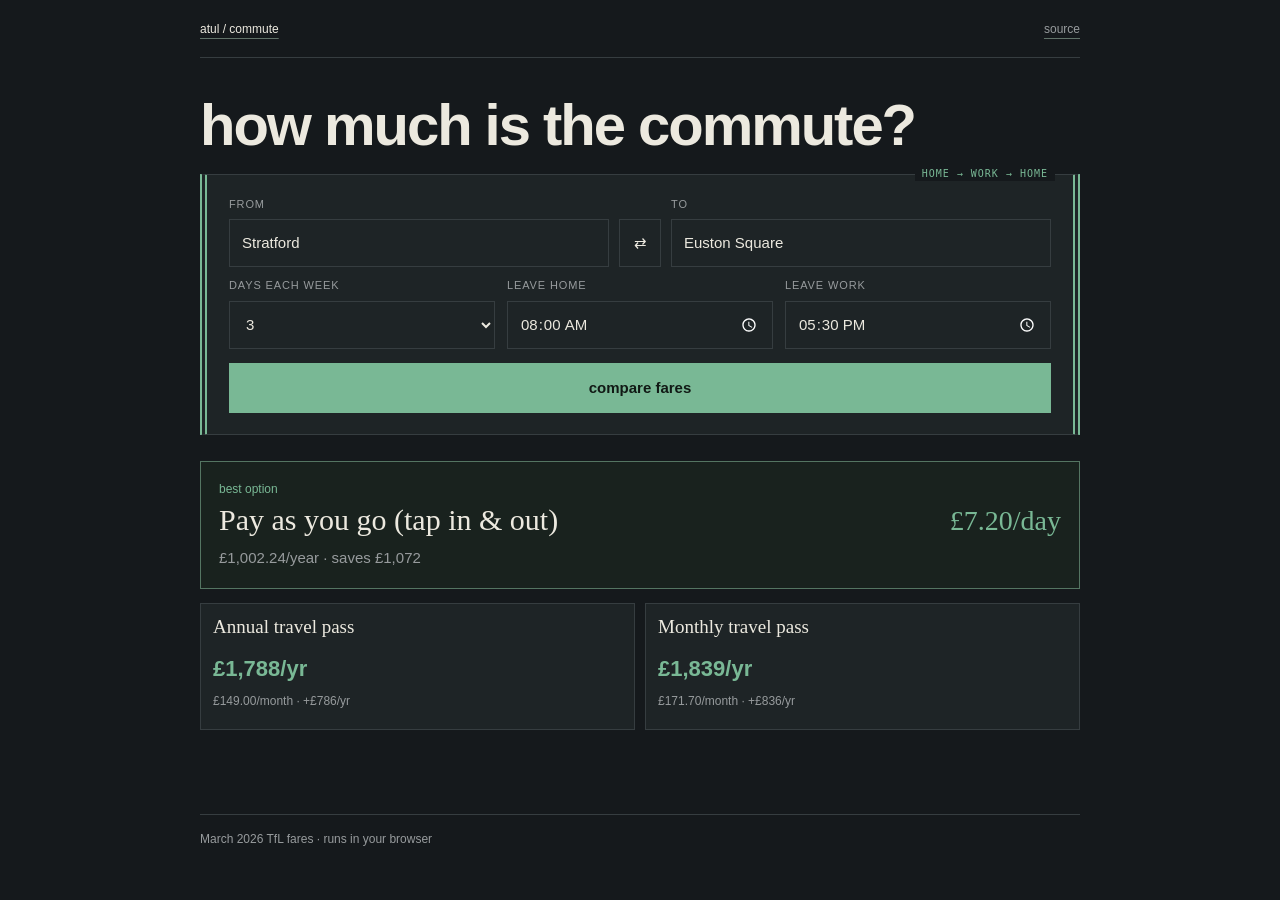
==== commit d37fc93a: "Make the commute demo a true round trip" ====
--- a/examples/portfolio/index.html
+++ b/examples/portfolio/index.html
@@ -1,5 +1,5 @@
 ﻿<!doctype html>
-<html lang="en-GB"><head><meta charset="utf-8"><meta name="viewport" content="width=device-width,initial-scale=1"><title>commute cost optimiser</title>
+<html lang="en-GB"><head><meta charset="utf-8"><meta name="viewport" content="width=device-width,initial-scale=1"><title>commute cost optimiser</title><link rel="icon" href="favicon.svg" type="image/svg+xml">
 <style>
 :root{color-scheme:dark;--bg:#15191c;--ink:#ece9df;--muted:#979b9d;--line:#363d40;--green:#79b895;--quiet:#1e2426}*{box-sizing:border-box}body{margin:0;background:var(--bg);color:var(--ink);font:15px/1.5 "Segoe UI",Arial,sans-serif}a{color:inherit;text-decoration-color:#617269;text-underline-offset:5px}button,input,select{font:inherit;color:inherit;border-radius:0}:focus-visible{outline:2px solid var(--green);outline-offset:3px}[hidden],.support{display:none!important}.top,main{width:min(880px,calc(100% - 48px));margin:auto}.top{height:68px;display:flex;align-items:center;justify-content:space-between;border-bottom:1px solid var(--line);font-size:12px}.top nav{display:flex;gap:22px;color:var(--muted)}main{padding:68px 0}.hero p{margin:0 0 10px;color:var(--muted);font-size:11px;letter-spacing:.1em;text-transform:uppercase}.hero h1{margin:0 0 48px;font:54px/.97 Georgia,serif;font-weight:400;letter-spacing:-.04em}.hero em{color:var(--green);font-weight:400}.planner{border-block:1px solid var(--line);padding:26px 0}.srow{display:grid;grid-template-columns:1fr 42px 1fr;align-items:end;gap:10px}.fg label{display:block;margin-bottom:7px;color:var(--muted);font-size:11px;letter-spacing:.08em;text-transform:uppercase}.si{width:100%;min-height:48px;padding:10px 12px;border:1px solid var(--line);background:var(--quiet)}.swap{width:42px;height:48px;border:1px solid var(--line);background:transparent}.compact{display:grid;grid-template-columns:1fr 1fr;gap:12px;margin-top:14px}.go-btn{width:100%;min-height:50px;margin-top:18px;border:1px solid var(--green);background:var(--green);color:#111915;font-weight:700}.go-btn.disabled{opacity:.4}.jbar{margin-top:10px;color:var(--muted);font-size:12px}.results{display:none;margin-top:38px}.results.vis{display:block}.results-shell{display:grid;gap:14px}.reco{padding:24px;border:1px solid #547562;background:#19221e}.reco h2,.reco h3,.reco p{margin-top:0}.g-cards{display:grid;grid-template-columns:repeat(3,1fr);gap:10px}.ocard{padding:15px;border:1px solid var(--line);background:var(--quiet)}.ocard.best{border-color:var(--green)}.ocard h3,.ocard p{margin:0 0 7px}.ocard .price,.reco .price{color:var(--green);font-size:22px;font-weight:700}.save-badge,.winner-badge{color:var(--green);font-size:12px}.results .section{margin:0}.results .section:not(.results-shell){display:none!important}.results>#timeTip,.results>#rcTip,.results>#switchBanner{display:none!important}.action-btns{display:none!important}.acd{position:absolute;z-index:5;background:var(--quiet);border:1px solid var(--line);max-height:220px;overflow:auto}.fg{position:relative}.aci{padding:8px 10px;cursor:pointer}.aci:hover{background:#293034}.zvis span{margin-right:7px}.jerr{color:#d69280;font-size:12px}footer{width:min(880px,calc(100% - 48px));margin:50px auto 0;padding:20px 0;border-top:1px solid var(--line);color:var(--muted);font-size:12px}@media(max-width:650px){.top,main,footer{width:calc(100% - 30px)}.top{height:58px}main{padding:46px 0}.hero h1{font-size:clamp(40px,13vw,53px)}.srow{grid-template-columns:1fr 38px 1fr}.compact{grid-template-columns:1fr}.g-cards{grid-template-columns:1fr}.reco{padding:18px}}@media(prefers-reduced-motion:reduce){*{animation:none!important;transition:none!important}}
 </style><style>
@@ -8,20 +8,20 @@
 </style><link rel="stylesheet" href="identity.css"></head><body>
 <header class="top"><a href="https://lolstar123.github.io/just-a-little-further/">atul / commute</a><nav><a href="https://github.com/LolStar123/london-commute-calculator">source</a></nav></header>
 <main>
-<section class="hero"><p>outbound + return</p><h1>how much is the commute?</h1></section>
+<section class="hero"><h1>how much is the commute?</h1></section>
 <section class="planner">
 <div class="srow">
 <div class="fg"><label for="fromStation">from</label><input class="si" id="fromStation" autocomplete="off"><div class="acd" id="fromDD"></div></div>
 <button class="swap" id="swapBtn" type="button" aria-label="Swap stations">⇄</button>
 <div class="fg"><label for="toStation">to</label><input class="si" id="toStation" autocomplete="off"><div class="acd" id="toDD"></div></div>
 </div>
-<div class="compact"><div class="fg"><label for="days">days each week</label><select class="si" id="days"><option value="1">1</option><option value="2">2</option><option value="3" selected>3</option><option value="4">4</option><option value="5">5</option></select></div><div class="fg"><label for="dept">leave home</label><input class="si" type="time" id="dept" value="08:00"></div></div>
+<div class="compact"><div class="fg"><label for="days">days each week</label><select class="si" id="days"><option value="1">1</option><option value="2">2</option><option value="3" selected>3</option><option value="4">4</option><option value="5">5</option></select></div><div class="fg"><label for="dept">leave home</label><input class="si" type="time" id="dept" value="08:00"></div><div class="fg"><label for="ret">leave work</label><input class="si" type="time" id="ret" value="17:30"></div></div>
 <div id="jbar" class="jbar"><div id="zvis"></div><div id="fprev"></div></div><div id="jerr" class="jerr"></div>
 <button class="go-btn" id="goBtn" type="button">compare fares</button><div id="goHint"></div>
 </section>
 <div class="results" id="res" aria-live="polite"><section class="section results-shell"><div class="reco" id="reco"></div><div class="g-cards" id="oGrid"></div></section><div id="switchBanner"></div><div id="timeTip"></div><div id="rcTip"></div>
 <div class="support">
-<select id="trips"><option value="2" selected>2</option></select><input id="ret" type="time" value="17:30"><select id="bus"><option value="0" selected>0</option></select><input id="leave" value="5.6"><select id="rc"><option value="none" selected>none</option></select><input id="sal"><select id="curMethod"><option value="unknown" selected>unknown</option></select>
+<select id="trips"><option value="2" selected>2</option></select><select id="bus"><option value="0" selected>0</option></select><input id="leave" value="5.6"><select id="rc"><option value="none" selected>none</option></select><input id="sal"><select id="curMethod"><option value="unknown" selected>unknown</option></select>
 <span id="mInd"></span><span id="eInd"></span><div id="teaser"></div><div id="tips"></div><div id="wfhBars"></div><div id="beSection"></div><div id="beChart"></div><div id="beCrossover"></div><div id="driveSection"></div><div id="dComp"></div><div id="cycSection"></div><div id="cycGrid"></div><div id="mbar"></div><div id="mbarLabel"></div><div id="loanSec"></div><div id="loanBox"></div><div id="fstats"></div><div id="htbSteps"></div><div id="faq"></div><div id="closingText"></div><button id="ctaPrint"></button><div id="tableWrap"><table><tbody id="tbody"></tbody></table></div><button id="recalcBtn"></button><button id="printBtn"></button><button id="shareBtn"></button><button id="resetBtn"></button><button id="btt"></button><div id="ps1"></div><div id="ps2"></div><div id="ps3"></div><div id="pl1"></div><div id="pl2"></div>
 </div></div>
 </main><footer>March 2026 TfL fares · runs in your browser</footer>
@@ -1275,11 +1275,10 @@
                     recoEl.innerHTML = `<div class="winner-badge">best option</div><h2>${LABELS[cheap.name]}</h2><div class="price">£${dailyCost}/day</div><p>£${cheap.annual.toLocaleString()}/year${savings > 0 ? ` · saves £${savings.toLocaleString()}` : ""}</p>`;
 
                     // Cards
-                    document.getElementById("oGrid").innerHTML = res.slice(0, 3)
+                    document.getElementById("oGrid").innerHTML = res.slice(1, 3)
                         .map((r, i) => {
                             const diff = r.annual - cheap.annual;
-                            const best = i === 0;
-                            return `<article class="ocard ${best ? "best" : ""}" data-idx="${i}" tabindex="0">${best ? "<small>cheapest</small>" : ""}<h3>${LABELS[r.name]}</h3><p class="price">£${r.annual.toLocaleString("en-GB", {maximumFractionDigits: 0})}/yr</p><p>£${r.monthly.toFixed(2)}/month${best ? "" : ` · +£${diff.toFixed(0)}/yr`}</p></article>`;
+                            return `<article class="ocard" data-idx="${i + 1}" tabindex="0"><h3>${LABELS[r.name]}</h3><p class="price">£${r.annual.toLocaleString("en-GB", {maximumFractionDigits: 0})}/yr</p><p>£${r.monthly.toFixed(2)}/month · +£${diff.toFixed(0)}/yr</p></article>`;
                         })
                         .join("");
                     // Card click â†’ scroll to breakdown row
--- a/examples/portfolio/identity.css
+++ b/examples/portfolio/identity.css
@@ -1,2 +1,16 @@
-/* return ticket: two endpoints feeding one fare decision */
-body{font-family:"Segoe UI",Arial,sans-serif}.top{height:58px}main{padding:40px 0 48px}.hero{display:grid;grid-template-columns:1fr 170px;align-items:end;margin-bottom:22px}.hero p{grid-column:2;grid-row:1;margin:0;padding:8px 0;border-block:1px dashed var(--line);text-align:center}.hero h1{grid-column:1;grid-row:1;margin:0;font:750 clamp(40px,6vw,58px)/.93 "Segoe UI",Arial,sans-serif;letter-spacing:-.055em}.planner{position:relative;padding:21px 22px;border:1px solid var(--line);border-inline:7px double var(--green);background:var(--quiet)}.planner:before{content:"OUT  ⇄  RETURN";position:absolute;top:-9px;right:18px;padding:0 7px;background:var(--bg);color:var(--green);font:10px/1.5 ui-monospace,Consolas,monospace;letter-spacing:.1em}.compact{margin-top:10px}.go-btn{margin-top:14px}.results{margin-top:26px}.reco{padding:18px}.ocard{padding:12px}footer{margin-top:36px;padding-block:15px}@media(max-width:650px){main{padding:32px 0 40px}.hero{display:block}.hero p{width:max-content;margin-bottom:9px;padding:0;border:0}.hero h1{font-size:40px}.planner{padding:18px 13px;border-inline-width:4px}.srow{grid-template-columns:1fr 36px 1fr}.si{padding-inline:8px}}
+/* Return ticket: two endpoints and both legs feeding one fare decision. */
+body{font-family:"Segoe UI",Arial,sans-serif}
+.top{height:58px}
+main{padding:40px 0 48px}
+.hero{margin-bottom:22px}
+.hero h1{margin:0;font:750 clamp(40px,6vw,58px)/.93 "Segoe UI",Arial,sans-serif;letter-spacing:-.035em}
+.planner{position:relative;padding:21px 22px;border:1px solid var(--line);border-inline:7px double var(--green);background:var(--quiet)}
+.planner:before{content:"HOME  \2192  WORK  \2192  HOME";position:absolute;top:-9px;right:18px;padding:0 7px;background:var(--bg);color:var(--green);font:10px/1.5 ui-monospace,Consolas,monospace;letter-spacing:.1em}
+.compact{grid-template-columns:repeat(3,1fr);margin-top:10px}
+.go-btn{margin-top:14px}
+.results{margin-top:26px}
+.reco{padding:18px}
+.g-cards{grid-template-columns:repeat(2,1fr)}
+.ocard{padding:12px}
+footer{margin-top:36px;padding-block:15px}
+@media(max-width:650px){main{padding:32px 0 40px}.hero h1{font-size:40px}.planner{padding:18px 13px;border-inline-width:4px}.srow{grid-template-columns:1fr 36px 1fr}.compact{grid-template-columns:1fr 1fr}.compact .fg:first-child{grid-column:1/-1}.si{padding-inline:8px}}
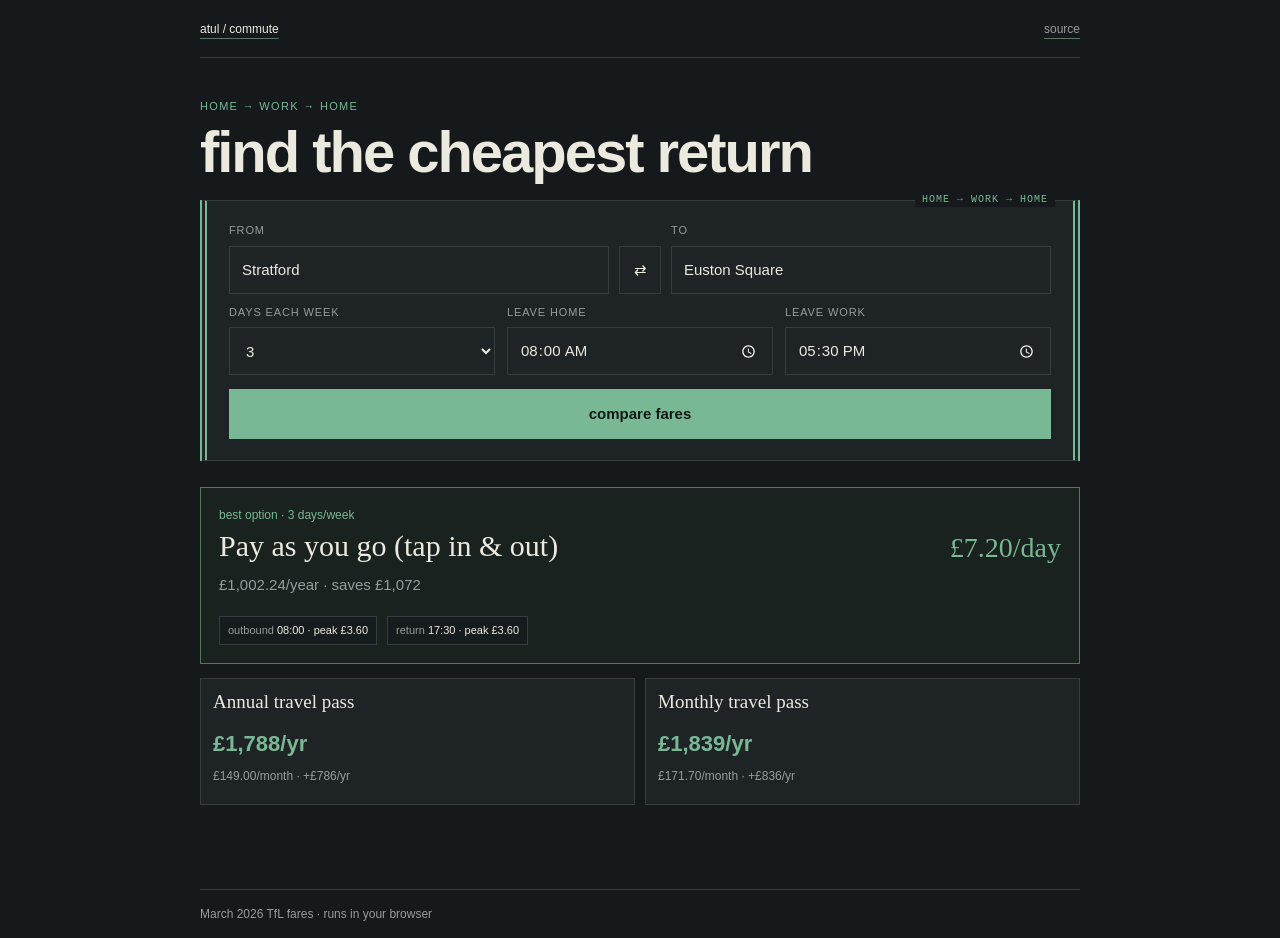
==== commit 25ea973e: "Clarify return fare recommendation" ====
--- a/examples/portfolio/index.html
+++ b/examples/portfolio/index.html
@@ -5,10 +5,13 @@
 </style><style>
 #jbar,#goHint{display:none!important}.reco{display:grid;grid-template-columns:1fr auto;align-items:end;gap:6px 24px}.reco .winner-badge{grid-column:1/-1}.reco h2{margin:0;font:30px/1.05 Georgia,serif;font-weight:400}.reco .price{font:28px/1 Georgia,serif}.reco p{grid-column:1/-1;margin:6px 0 0;color:var(--muted)}.ocard small{color:var(--green);text-transform:uppercase;letter-spacing:.08em}.ocard h3{font:19px/1.15 Georgia,serif;font-weight:400}.ocard .price{margin-top:14px}.ocard p:last-child{color:var(--muted);font-size:12px}.acd:not(.open){display:none}
 @media(max-width:650px){.reco{grid-template-columns:1fr}.reco .price{margin-top:8px}}
+</style><style>
+.hero .eyebrow{margin:0 0 10px;color:var(--green);font-size:11px;letter-spacing:.12em;text-transform:uppercase}.return-basis{display:flex;gap:10px;flex-wrap:wrap;margin-top:14px;color:var(--muted);font-size:11px}.return-basis span{padding:5px 8px;border:1px solid var(--line);background:#161c1d}.return-basis b{color:var(--ink);font-weight:500}.reco .price{white-space:nowrap}
+@media(max-width:650px){.return-basis{gap:6px}.return-basis span{flex:1 1 135px}}
 </style><link rel="stylesheet" href="identity.css"></head><body>
 <header class="top"><a href="https://lolstar123.github.io/just-a-little-further/">atul / commute</a><nav><a href="https://github.com/LolStar123/london-commute-calculator">source</a></nav></header>
 <main>
-<section class="hero"><h1>how much is the commute?</h1></section>
+<section class="hero"><p class="eyebrow">home → work → home</p><h1>find the cheapest return</h1></section>
 <section class="planner">
 <div class="srow">
 <div class="fg"><label for="fromStation">from</label><input class="si" id="fromStation" autocomplete="off"><div class="acd" id="fromDD"></div></div>
@@ -1272,7 +1275,11 @@
                         cheap.annual /
                         ((52 - leave) * days)
                     ).toFixed(2);
-                    recoEl.innerHTML = `<div class="winner-badge">best option</div><h2>${LABELS[cheap.name]}</h2><div class="price">£${dailyCost}/day</div><p>£${cheap.annual.toLocaleString()}/year${savings > 0 ? ` · saves £${savings.toLocaleString()}` : ""}</p>`;
+                    const outboundFare = sf ? (hrow || mp ? sf.p : sf.o) : 0,
+                        returnFare = sf ? (hrow || ep ? sf.p : sf.o) : 0,
+                        outboundLabel = hrow || mp ? "peak" : "off-peak",
+                        returnLabel = hrow || ep ? "peak" : "off-peak";
+                    recoEl.innerHTML = `<div class="winner-badge">best option · ${days} days/week</div><h2>${LABELS[cheap.name]}</h2><div class="price">£${dailyCost}/day</div><p>£${cheap.annual.toLocaleString()}/year${savings > 0 ? ` · saves £${savings.toLocaleString()}` : ""}</p><div class="return-basis"><span>outbound <b>${dt} · ${outboundLabel} £${outboundFare.toFixed(2)}</b></span><span>return <b>${rt} · ${returnLabel} £${returnFare.toFixed(2)}</b></span></div>`;
 
                     // Cards
                     document.getElementById("oGrid").innerHTML = res.slice(1, 3)
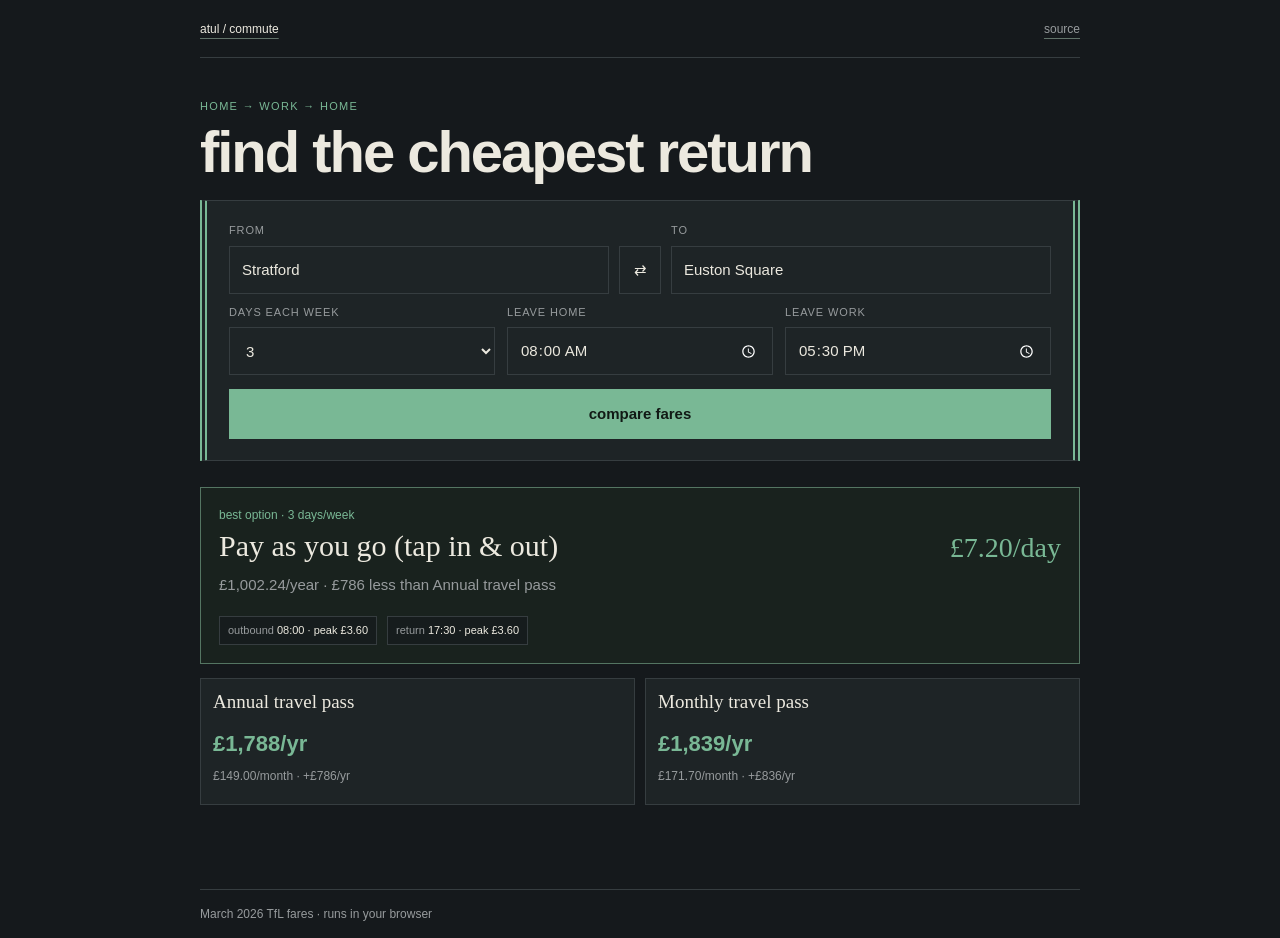
==== commit 39dd2240: "Make fare savings comparison truthful" ====
--- a/examples/portfolio/index.html
+++ b/examples/portfolio/index.html
@@ -1265,8 +1265,11 @@
                     }
 
                     const cheap = res[0],
+                        nextCheapest = res[1],
                         expensive = res[res.length - 1];
-                    const savings = Math.round(expensive.annual - cheap.annual);
+                    const nextSaving = nextCheapest
+                        ? Math.round(nextCheapest.annual - cheap.annual)
+                        : 0;
                     const ww = 52 - leave;
 
                     // Recommendation
@@ -1279,7 +1282,7 @@
                         returnFare = sf ? (hrow || ep ? sf.p : sf.o) : 0,
                         outboundLabel = hrow || mp ? "peak" : "off-peak",
                         returnLabel = hrow || ep ? "peak" : "off-peak";
-                    recoEl.innerHTML = `<div class="winner-badge">best option · ${days} days/week</div><h2>${LABELS[cheap.name]}</h2><div class="price">£${dailyCost}/day</div><p>£${cheap.annual.toLocaleString()}/year${savings > 0 ? ` · saves £${savings.toLocaleString()}` : ""}</p><div class="return-basis"><span>outbound <b>${dt} · ${outboundLabel} £${outboundFare.toFixed(2)}</b></span><span>return <b>${rt} · ${returnLabel} £${returnFare.toFixed(2)}</b></span></div>`;
+                    recoEl.innerHTML = `<div class="winner-badge">best option · ${days} days/week</div><h2>${LABELS[cheap.name]}</h2><div class="price">£${dailyCost}/day</div><p>£${cheap.annual.toLocaleString()}/year${nextSaving > 0 ? ` · £${nextSaving.toLocaleString()} less than ${LABELS[nextCheapest.name]}` : ""}</p><div class="return-basis"><span>outbound <b>${dt} · ${outboundLabel} £${outboundFare.toFixed(2)}</b></span><span>return <b>${rt} · ${returnLabel} £${returnFare.toFixed(2)}</b></span></div>`;
 
                     // Cards
                     document.getElementById("oGrid").innerHTML = res.slice(1, 3)
--- a/examples/portfolio/identity.css
+++ b/examples/portfolio/identity.css
@@ -5,7 +5,6 @@
 .hero{margin-bottom:22px}
 .hero h1{margin:0;font:750 clamp(40px,6vw,58px)/.93 "Segoe UI",Arial,sans-serif;letter-spacing:-.035em}
 .planner{position:relative;padding:21px 22px;border:1px solid var(--line);border-inline:7px double var(--green);background:var(--quiet)}
-.planner:before{content:"HOME  \2192  WORK  \2192  HOME";position:absolute;top:-9px;right:18px;padding:0 7px;background:var(--bg);color:var(--green);font:10px/1.5 ui-monospace,Consolas,monospace;letter-spacing:.1em}
 .compact{grid-template-columns:repeat(3,1fr);margin-top:10px}
 .go-btn{margin-top:14px}
 .results{margin-top:26px}
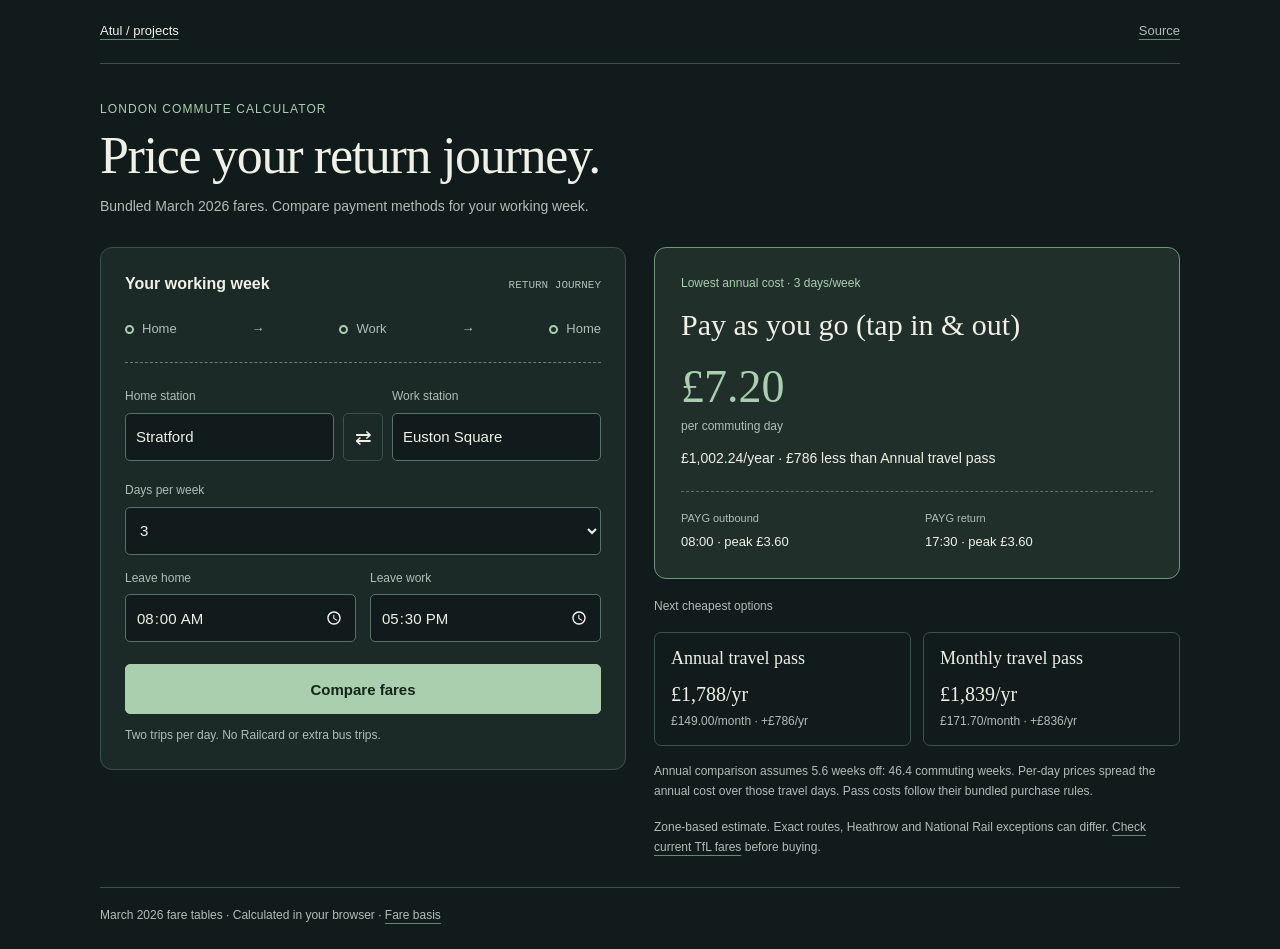
==== commit e93259e9: "Redesign commute calculator around a return journey and fare decision" ====
--- a/examples/portfolio/index.html
+++ b/examples/portfolio/index.html
@@ -1,33 +1,25 @@
 ﻿<!doctype html>
-<html lang="en-GB"><head><meta charset="utf-8"><meta name="viewport" content="width=device-width,initial-scale=1"><title>commute cost optimiser</title><link rel="icon" href="favicon.svg" type="image/svg+xml">
-<style>
-:root{color-scheme:dark;--bg:#15191c;--ink:#ece9df;--muted:#979b9d;--line:#363d40;--green:#79b895;--quiet:#1e2426}*{box-sizing:border-box}body{margin:0;background:var(--bg);color:var(--ink);font:15px/1.5 "Segoe UI",Arial,sans-serif}a{color:inherit;text-decoration-color:#617269;text-underline-offset:5px}button,input,select{font:inherit;color:inherit;border-radius:0}:focus-visible{outline:2px solid var(--green);outline-offset:3px}[hidden],.support{display:none!important}.top,main{width:min(880px,calc(100% - 48px));margin:auto}.top{height:68px;display:flex;align-items:center;justify-content:space-between;border-bottom:1px solid var(--line);font-size:12px}.top nav{display:flex;gap:22px;color:var(--muted)}main{padding:68px 0}.hero p{margin:0 0 10px;color:var(--muted);font-size:11px;letter-spacing:.1em;text-transform:uppercase}.hero h1{margin:0 0 48px;font:54px/.97 Georgia,serif;font-weight:400;letter-spacing:-.04em}.hero em{color:var(--green);font-weight:400}.planner{border-block:1px solid var(--line);padding:26px 0}.srow{display:grid;grid-template-columns:1fr 42px 1fr;align-items:end;gap:10px}.fg label{display:block;margin-bottom:7px;color:var(--muted);font-size:11px;letter-spacing:.08em;text-transform:uppercase}.si{width:100%;min-height:48px;padding:10px 12px;border:1px solid var(--line);background:var(--quiet)}.swap{width:42px;height:48px;border:1px solid var(--line);background:transparent}.compact{display:grid;grid-template-columns:1fr 1fr;gap:12px;margin-top:14px}.go-btn{width:100%;min-height:50px;margin-top:18px;border:1px solid var(--green);background:var(--green);color:#111915;font-weight:700}.go-btn.disabled{opacity:.4}.jbar{margin-top:10px;color:var(--muted);font-size:12px}.results{display:none;margin-top:38px}.results.vis{display:block}.results-shell{display:grid;gap:14px}.reco{padding:24px;border:1px solid #547562;background:#19221e}.reco h2,.reco h3,.reco p{margin-top:0}.g-cards{display:grid;grid-template-columns:repeat(3,1fr);gap:10px}.ocard{padding:15px;border:1px solid var(--line);background:var(--quiet)}.ocard.best{border-color:var(--green)}.ocard h3,.ocard p{margin:0 0 7px}.ocard .price,.reco .price{color:var(--green);font-size:22px;font-weight:700}.save-badge,.winner-badge{color:var(--green);font-size:12px}.results .section{margin:0}.results .section:not(.results-shell){display:none!important}.results>#timeTip,.results>#rcTip,.results>#switchBanner{display:none!important}.action-btns{display:none!important}.acd{position:absolute;z-index:5;background:var(--quiet);border:1px solid var(--line);max-height:220px;overflow:auto}.fg{position:relative}.aci{padding:8px 10px;cursor:pointer}.aci:hover{background:#293034}.zvis span{margin-right:7px}.jerr{color:#d69280;font-size:12px}footer{width:min(880px,calc(100% - 48px));margin:50px auto 0;padding:20px 0;border-top:1px solid var(--line);color:var(--muted);font-size:12px}@media(max-width:650px){.top,main,footer{width:calc(100% - 30px)}.top{height:58px}main{padding:46px 0}.hero h1{font-size:clamp(40px,13vw,53px)}.srow{grid-template-columns:1fr 38px 1fr}.compact{grid-template-columns:1fr}.g-cards{grid-template-columns:1fr}.reco{padding:18px}}@media(prefers-reduced-motion:reduce){*{animation:none!important;transition:none!important}}
-</style><style>
-#jbar,#goHint{display:none!important}.reco{display:grid;grid-template-columns:1fr auto;align-items:end;gap:6px 24px}.reco .winner-badge{grid-column:1/-1}.reco h2{margin:0;font:30px/1.05 Georgia,serif;font-weight:400}.reco .price{font:28px/1 Georgia,serif}.reco p{grid-column:1/-1;margin:6px 0 0;color:var(--muted)}.ocard small{color:var(--green);text-transform:uppercase;letter-spacing:.08em}.ocard h3{font:19px/1.15 Georgia,serif;font-weight:400}.ocard .price{margin-top:14px}.ocard p:last-child{color:var(--muted);font-size:12px}.acd:not(.open){display:none}
-@media(max-width:650px){.reco{grid-template-columns:1fr}.reco .price{margin-top:8px}}
-</style><style>
-.hero .eyebrow{margin:0 0 10px;color:var(--green);font-size:11px;letter-spacing:.12em;text-transform:uppercase}.return-basis{display:flex;gap:10px;flex-wrap:wrap;margin-top:14px;color:var(--muted);font-size:11px}.return-basis span{padding:5px 8px;border:1px solid var(--line);background:#161c1d}.return-basis b{color:var(--ink);font-weight:500}.reco .price{white-space:nowrap}
-@media(max-width:650px){.return-basis{gap:6px}.return-basis span{flex:1 1 135px}}
-</style><link rel="stylesheet" href="identity.css"></head><body>
-<header class="top"><a href="https://lolstar123.github.io/just-a-little-further/">atul / commute</a><nav><a href="https://github.com/LolStar123/london-commute-calculator">source</a></nav></header>
+<html lang="en-GB"><head><meta charset="utf-8"><meta name="viewport" content="width=device-width,initial-scale=1"><title>London commute calculator | Compare return fares</title><link rel="icon" href="favicon.svg" type="image/svg+xml">
+<link rel="stylesheet" href="style.css"></head><body>
+<header class="top"><a href="https://lolstar123.github.io/just-a-little-further/">Atul / projects</a><nav><a href="https://github.com/LolStar123/london-commute-calculator">Source</a></nav></header>
 <main>
-<section class="hero"><p class="eyebrow">home → work → home</p><h1>find the cheapest return</h1></section>
-<section class="planner">
+<section class="hero"><p class="eyebrow">London commute calculator</p><h1>Price your return journey.</h1><p class="fare-basis">Bundled March 2026 fares. Compare payment methods for your working week.</p></section><div class="journey-layout">
+<section class="planner" aria-label="Return journey"><div class="ticket-heading"><h2>Your working week</h2><span>Return journey</span></div><div class="route-trace" aria-hidden="true"><span><i></i>Home</span><b>→</b><span><i></i>Work</span><b>→</b><span><i></i>Home</span></div>
 <div class="srow">
-<div class="fg"><label for="fromStation">from</label><input class="si" id="fromStation" autocomplete="off"><div class="acd" id="fromDD"></div></div>
+<div class="fg"><label for="fromStation">Home station</label><input class="si" id="fromStation" autocomplete="off" placeholder="Search stations" role="combobox" aria-autocomplete="list" aria-expanded="false" aria-controls="fromDD"><div class="acd" id="fromDD" role="listbox" aria-label="Home station suggestions"></div></div>
 <button class="swap" id="swapBtn" type="button" aria-label="Swap stations">⇄</button>
-<div class="fg"><label for="toStation">to</label><input class="si" id="toStation" autocomplete="off"><div class="acd" id="toDD"></div></div>
+<div class="fg"><label for="toStation">Work station</label><input class="si" id="toStation" autocomplete="off" placeholder="Search stations" role="combobox" aria-autocomplete="list" aria-expanded="false" aria-controls="toDD"><div class="acd" id="toDD" role="listbox" aria-label="Work station suggestions"></div></div>
 </div>
-<div class="compact"><div class="fg"><label for="days">days each week</label><select class="si" id="days"><option value="1">1</option><option value="2">2</option><option value="3" selected>3</option><option value="4">4</option><option value="5">5</option></select></div><div class="fg"><label for="dept">leave home</label><input class="si" type="time" id="dept" value="08:00"></div><div class="fg"><label for="ret">leave work</label><input class="si" type="time" id="ret" value="17:30"></div></div>
-<div id="jbar" class="jbar"><div id="zvis"></div><div id="fprev"></div></div><div id="jerr" class="jerr"></div>
-<button class="go-btn" id="goBtn" type="button">compare fares</button><div id="goHint"></div>
+<div class="compact"><div class="fg"><label for="days">Days per week</label><select class="si" id="days"><option value="1">1</option><option value="2">2</option><option value="3" selected>3</option><option value="4">4</option><option value="5">5</option></select></div><div class="fg"><label for="dept">Leave home</label><input class="si" type="time" id="dept" value="08:00"></div><div class="fg"><label for="ret">Leave work</label><input class="si" type="time" id="ret" value="17:30"></div></div>
+<div id="jbar" class="jbar"><div id="zvis"></div><div id="fprev"></div></div><div id="jerr" class="jerr" role="status"></div>
+<button class="go-btn" id="goBtn" type="button">Compare fares</button><div id="goHint" role="status"></div><p class="ticket-note">Two trips per day. No Railcard or extra bus trips.</p>
 </section>
-<div class="results" id="res" aria-live="polite"><section class="section results-shell"><div class="reco" id="reco"></div><div class="g-cards" id="oGrid"></div></section><div id="switchBanner"></div><div id="timeTip"></div><div id="rcTip"></div>
+<div class="results" id="res" aria-live="polite"><section class="section results-shell"><div class="reco" id="reco" tabindex="-1"></div><div class="alternatives-heading">Next cheapest options</div><div class="g-cards" id="oGrid"></div><p class="estimate-note">Annual comparison assumes 5.6 weeks off: 46.4 commuting weeks. Per-day prices spread the annual cost over those travel days. Pass costs follow their bundled purchase rules.</p><p class="estimate-note">Zone-based estimate. Exact routes, Heathrow and National Rail exceptions can differ. <a href="https://tfl.gov.uk/fares/">Check current TfL fares</a> before buying.</p></section><div id="switchBanner"></div><div id="timeTip"></div><div id="rcTip"></div>
 <div class="support">
 <select id="trips"><option value="2" selected>2</option></select><select id="bus"><option value="0" selected>0</option></select><input id="leave" value="5.6"><select id="rc"><option value="none" selected>none</option></select><input id="sal"><select id="curMethod"><option value="unknown" selected>unknown</option></select>
 <span id="mInd"></span><span id="eInd"></span><div id="teaser"></div><div id="tips"></div><div id="wfhBars"></div><div id="beSection"></div><div id="beChart"></div><div id="beCrossover"></div><div id="driveSection"></div><div id="dComp"></div><div id="cycSection"></div><div id="cycGrid"></div><div id="mbar"></div><div id="mbarLabel"></div><div id="loanSec"></div><div id="loanBox"></div><div id="fstats"></div><div id="htbSteps"></div><div id="faq"></div><div id="closingText"></div><button id="ctaPrint"></button><div id="tableWrap"><table><tbody id="tbody"></tbody></table></div><button id="recalcBtn"></button><button id="printBtn"></button><button id="shareBtn"></button><button id="resetBtn"></button><button id="btt"></button><div id="ps1"></div><div id="ps2"></div><div id="ps3"></div><div id="pl1"></div><div id="pl2"></div>
 </div></div>
-</main><footer>March 2026 TfL fares · runs in your browser</footer>
+</div></main><footer>March 2026 fare tables · Calculated in your browser · <a href="https://github.com/LolStar123/london-commute-calculator/blob/main/PROVENANCE.md">Fare basis</a></footer>
 <script>
             // â”€â”€ STATIONS â”€â”€
             const ST = {
@@ -770,6 +762,10 @@
             // Animated number counter
             function animateCount(el, target, prefix, suffix, duration) {
                 if (!el) return;
+                if (matchMedia("(prefers-reduced-motion: reduce)").matches) {
+                    el.textContent = prefix + Math.round(target).toLocaleString("en-GB") + suffix;
+                    return;
+                }
                 const start = performance.now();
                 const from = 0;
                 function tick(now) {
@@ -924,7 +920,7 @@
                 const debouncedSearch = debounce(() => {
                     const r = search(inp.value);
                     ai = -1;
-                    renderDD(dd, r, inp);
+                    if (document.activeElement === inp) renderDD(dd, r, inp);
                     if (ST[inp.value] != null) {
                         inp.classList.add("ok");
                         updateGoBtn();
@@ -938,6 +934,7 @@
                 });
                 inp.addEventListener("keydown", (e) => {
                     const its = dd.querySelectorAll(".aci");
+                    if (!dd.classList.contains("open")) return;
                     if (e.key === "ArrowDown") {
                         e.preventDefault();
                         ai = Math.min(ai + 1, its.length - 1);
@@ -951,6 +948,7 @@
                         inp.classList.add("ok");
                         dd.classList.remove("open");
                         inp.removeAttribute("aria-activedescendant");
+                        inp.setAttribute("aria-expanded", "false");
                         updateGoBtn();
                         recalc();
                         return;
@@ -973,7 +971,7 @@
                     }
                 });
                 inp.addEventListener("blur", () =>
-                    setTimeout(() => dd.classList.remove("open"), 150),
+                    setTimeout(() => { dd.classList.remove("open"); inp.setAttribute("aria-expanded", "false"); inp.removeAttribute("aria-activedescendant"); }, 150),
                 );
                 inp.addEventListener("focus", () => {
                     if (inp.value.length >= 1)
@@ -1118,29 +1116,20 @@
 
             // â”€â”€ GO BUTTON â”€â”€
             function handleGo() {
-                const btn = document.getElementById("goBtn");
-                if (btn.classList.contains("disabled")) return;
-                document.querySelectorAll(".acd.open").forEach((menu) => menu.classList.remove("open"));
+                if (document.getElementById("goBtn").disabled) return;
+                for (const menu of document.querySelectorAll(".acd.open")) {
+                    menu.classList.remove("open");
+                    document.querySelector(`[aria-controls="${menu.id}"]`).setAttribute("aria-expanded", "false");
+                }
+                recalc();
                 const res = document.getElementById("res");
-                btn.textContent = "Calculating";
-                btn.classList.add("loading");
-                res.setAttribute("aria-busy", "true");
-                setTimeout(() => {
-                    btn.classList.remove("loading");
-                    recalc();
-                    document.querySelectorAll(".acd.open").forEach((menu) => menu.classList.remove("open"));
-                    res.setAttribute("aria-busy", "false");
-                    btn.textContent = "compare fares";
-                    if (res.classList.contains("vis")) {
-                        res.scrollIntoView({
-                            behavior: "smooth",
-                            block: "start",
-                        });
-                        const reco = document.getElementById("reco");
-                        if (reco) reco.focus({ preventScroll: true });
-                    } else
-                        btn.textContent = "Pick two different stations above";
-                }, 150);
+                if (res.classList.contains("vis")) {
+                    res.scrollIntoView({
+                        behavior: matchMedia("(prefers-reduced-motion: reduce)").matches ? "auto" : "smooth",
+                        block: "start",
+                    });
+                    document.getElementById("reco").focus({ preventScroll: true });
+                }
             }
             function updateGoBtn() {
                 const f = document.getElementById("fromStation").value,
@@ -1149,7 +1138,9 @@
                     hint = document.getElementById("goHint");
                 const fOk = ST[f] != null,
                     tOk = ST[t] != null;
-                if (fOk && tOk) {
+                const timesOk = document.getElementById("dept").value && document.getElementById("ret").value;
+                btn.disabled = !(fOk && tOk && timesOk);
+                if (fOk && tOk && timesOk) {
                     btn.classList.remove("disabled");
                     btn.classList.add("ready");
                     hint.classList.add("hidden");
@@ -1158,7 +1149,9 @@
                     btn.classList.remove("ready");
                     hint.classList.remove("hidden");
                     hint.textContent =
-                        !fOk && !tOk
+                        !timesOk
+                            ? "Enter both travel times."
+                            : !fOk && !tOk
                             ? "Pick your departure and arrival stations above to get started"
                             : !fOk
                               ? "Now pick your departure station"
@@ -1168,6 +1161,10 @@
 
             // â”€â”€ MAIN â”€â”€
             function recalc() {
+                if (!document.getElementById("dept").value || !document.getElementById("ret").value) {
+                    document.getElementById("res").classList.remove("vis");
+                    return;
+                }
                 try {
                     const from = document.getElementById("fromStation").value,
                         to = document.getElementById("toStation").value;
@@ -1282,42 +1279,15 @@
                         returnFare = sf ? (hrow || ep ? sf.p : sf.o) : 0,
                         outboundLabel = hrow || mp ? "peak" : "off-peak",
                         returnLabel = hrow || ep ? "peak" : "off-peak";
-                    recoEl.innerHTML = `<div class="winner-badge">best option · ${days} days/week</div><h2>${LABELS[cheap.name]}</h2><div class="price">£${dailyCost}/day</div><p>£${cheap.annual.toLocaleString()}/year${nextSaving > 0 ? ` · £${nextSaving.toLocaleString()} less than ${LABELS[nextCheapest.name]}` : ""}</p><div class="return-basis"><span>outbound <b>${dt} · ${outboundLabel} £${outboundFare.toFixed(2)}</b></span><span>return <b>${rt} · ${returnLabel} £${returnFare.toFixed(2)}</b></span></div>`;
+                    recoEl.innerHTML = `<div class="winner-badge">Lowest annual cost · ${days} days/week</div><h2>${LABELS[cheap.name]}</h2><div class="price">£${dailyCost}</div><span class="daily-unit">per commuting day</span><p>£${cheap.annual.toLocaleString()}/year${nextSaving > 0 ? ` · £${nextSaving.toLocaleString()} less than ${LABELS[nextCheapest.name]}` : ""}</p><div class="return-basis"><span>PAYG outbound <b>${dt} · ${outboundLabel} £${outboundFare.toFixed(2)}</b></span><span>PAYG return <b>${rt} · ${returnLabel} £${returnFare.toFixed(2)}</b></span></div>`;
 
                     // Cards
                     document.getElementById("oGrid").innerHTML = res.slice(1, 3)
                         .map((r, i) => {
                             const diff = r.annual - cheap.annual;
-                            return `<article class="ocard" data-idx="${i + 1}" tabindex="0"><h3>${LABELS[r.name]}</h3><p class="price">£${r.annual.toLocaleString("en-GB", {maximumFractionDigits: 0})}/yr</p><p>£${r.monthly.toFixed(2)}/month · +£${diff.toFixed(0)}/yr</p></article>`;
+                            return `<article class="ocard"><h3>${LABELS[r.name]}</h3><p class="price">£${r.annual.toLocaleString("en-GB", {maximumFractionDigits: 0})}/yr</p><p>£${r.monthly.toFixed(2)}/month · +£${diff.toFixed(0)}/yr</p></article>`;
                         })
                         .join("");
-                    // Card click â†’ scroll to breakdown row
-                    document.querySelectorAll("#oGrid .ocard").forEach((c) => {
-                        const handler = () => {
-                            const idx = +c.dataset.idx;
-                            const row =
-                                document.querySelectorAll("#tbody tr")[idx];
-                            if (row) {
-                                row.scrollIntoView({
-                                    behavior: "smooth",
-                                    block: "center",
-                                });
-                                row.classList.add("hl");
-                                setTimeout(
-                                    () => row.classList.remove("hl"),
-                                    1200,
-                                );
-                            }
-                        };
-                        c.addEventListener("click", handler);
-                        c.addEventListener("keydown", (e) => {
-                            if (e.key === "Enter" || e.key === " ") {
-                                e.preventDefault();
-                                handler();
-                            }
-                        });
-                    });
-
                     // Breakdown
                     document.getElementById("tbody").innerHTML = res
                         .map(
@@ -1761,7 +1731,7 @@
                         document
                             .getElementById("res")
                             .scrollIntoView({
-                                behavior: "smooth",
+                                behavior: matchMedia("(prefers-reduced-motion: reduce)").matches ? "auto" : "smooth",
                                 block: "start",
                             });
                         window._sc = true;
@@ -2223,6 +2193,7 @@
                     jerr.textContent =
                         "You've picked the same station for both. Choose a different destination to see your commute costs.";
                     jerr.classList.add("vis");
+                    document.getElementById("res").classList.remove("vis");
                     return;
                 }
                 if (!j) {
@@ -2308,7 +2279,7 @@
             const scrollToHero = () =>
                 document
                     .querySelector(".hero")
-                    .scrollIntoView({ behavior: "smooth" });
+                    .scrollIntoView({ behavior: matchMedia("(prefers-reduced-motion: reduce)").matches ? "auto" : "smooth" });
             document
                 .getElementById("btt")
                 .addEventListener("click", scrollToHero);
@@ -2395,6 +2366,14 @@
                 });
             })();
 
+            // This focused view persists only the controls it exposes.
+            SAVE_FIELDS.splice(0, SAVE_FIELDS.length, "fromStation", "toStation", "days", "dept", "ret");
+            for (const id of ["dept", "ret"]) {
+                document.getElementById(id).addEventListener("input", () => {
+                    updateGoBtn();
+                    if (!document.getElementById(id).value) document.getElementById("res").classList.remove("vis");
+                });
+            }
             // Init
             loadInputs();
             if (!document.getElementById("fromStation").value) {
--- a/examples/portfolio/style.css
+++ b/examples/portfolio/style.css
@@ -0,0 +1,9 @@
+/* A return ticket and a costed payment decision. */
+:root{color-scheme:dark;--bg:#121b1b;--ink:#f0f0e6;--muted:#b0beb6;--line:#3c514a;--green:#a9cfaf;--quiet:#1b2927;--result:#202f2a}
+*{box-sizing:border-box}body{margin:0;background:var(--bg);color:var(--ink);font:15px/1.55 "Segoe UI",Arial,sans-serif}a{color:inherit;text-decoration-color:#698677;text-underline-offset:4px}button,input,select{font:inherit;color:inherit}button,select{cursor:pointer}:focus-visible{outline:2px solid var(--green);outline-offset:4px}[hidden],.support,.hidden{display:none!important}.top,main,footer{width:min(1080px,calc(100% - 64px));margin:auto}.top{min-height:64px;display:flex;align-items:center;justify-content:space-between;border-bottom:1px solid var(--line);font-size:13px}.top nav{color:var(--muted)}main{padding:36px 0 30px}.hero{margin-bottom:30px}.hero .eyebrow{margin:0 0 8px;color:var(--green);font-size:12px;letter-spacing:.09em;text-transform:uppercase}.hero h1{margin:0;font:400 clamp(38px,4.2vw,52px)/1.1 Georgia,serif;letter-spacing:-.025em}.fare-basis{margin:12px 0 0;color:var(--muted);font-size:14px}
+.journey-layout{display:grid;grid-template-columns:minmax(0,1fr) minmax(0,1fr);gap:28px;align-items:start}.planner{padding:24px;background:var(--quiet);border:1px solid var(--line);border-radius:12px}.ticket-heading{display:flex;align-items:center;justify-content:space-between;gap:12px}.ticket-heading h2{margin:0;font-size:16px;font-weight:600}.ticket-heading>span{color:var(--muted);font:11px Consolas,monospace;text-transform:uppercase}.route-trace{display:flex;justify-content:space-between;align-items:center;margin:22px 0 24px;padding-bottom:23px;border-bottom:1px dashed #668074;color:var(--muted);font-size:13px}.route-trace span{display:flex;align-items:center;gap:8px}.route-trace i{width:9px;height:9px;border:2px solid var(--green);border-radius:50%}.route-trace b{font-weight:400;color:var(--green)}.srow{display:grid;grid-template-columns:minmax(0,1fr) 40px minmax(0,1fr);align-items:end;gap:9px}.fg{position:relative;min-width:0}.fg label{display:block;margin-bottom:7px;color:var(--muted);font-size:12px}.si{width:100%;min-width:0;min-height:48px;padding:10px;border:1px solid #597267;background:var(--bg);border-radius:5px}.swap{width:40px;min-height:48px;border:1px solid var(--line);border-radius:5px;background:transparent;font-size:20px}.swap:hover{border-color:var(--green)}.compact{display:grid;grid-template-columns:1fr 1fr;gap:14px;margin-top:20px}.compact .fg:first-child{grid-column:1/-1}.go-btn{width:100%;min-height:50px;margin-top:22px;border:1px solid var(--green);border-radius:5px;background:var(--green);color:#15251a;font-weight:650}.go-btn:hover:not(:disabled){background:#bddcbe}.go-btn:disabled{opacity:.45;cursor:not-allowed}.ticket-note{margin:12px 0 0;color:var(--muted);font-size:12px}.jbar{display:none}#goHint{color:var(--muted);font-size:13px;margin-top:8px}.jerr{display:none;color:#edb5a4;font-size:13px;margin-top:12px}.jerr.vis{display:block}
+.acd{display:none;position:absolute;left:0;right:0;z-index:5;background:var(--bg);border:1px solid #648775;max-height:270px;overflow:auto;border-radius:5px;box-shadow:0 10px 26px #0005}.acd.open{display:block}.aci{display:flex;justify-content:space-between;gap:9px;padding:11px 10px;cursor:pointer;font-size:13px}.aci:hover,.aci.act{background:#344e40}.aci .zt{color:var(--muted);font-size:11px;white-space:nowrap}.acd-empty{padding:12px;color:var(--muted);font-size:13px}
+.results{display:none;min-width:0}.results.vis{display:block}.results-shell{display:grid;gap:16px}.reco{padding:26px;background:var(--result);border:1px solid #6e9778;border-radius:12px}.winner-badge{color:var(--green);font-size:12px;margin-bottom:14px}.reco h2{margin:0;font:400 30px/1.2 Georgia,serif}.reco .price{color:var(--green);font:400 46px/1.15 Georgia,serif;margin-top:18px;white-space:nowrap}.daily-unit{display:block;color:var(--muted);font-size:12px;margin-top:3px}.reco p{margin:12px 0 0;font-size:14px}.return-basis{display:grid;grid-template-columns:1fr 1fr;gap:16px;margin-top:22px;padding-top:18px;border-top:1px dashed #597267}.return-basis span{color:var(--muted);font-size:11px}.return-basis b{display:block;margin-top:5px;color:var(--ink);font-size:13px;font-weight:500}.alternatives-heading{font-size:12px;color:var(--muted);margin-top:2px}.g-cards{display:grid;grid-template-columns:repeat(2,minmax(0,1fr));gap:12px}.ocard{padding:15px 16px;border:1px solid var(--line);border-radius:7px}.ocard h3{margin:0;font:400 18px/1.2 Georgia,serif}.ocard .price{color:var(--ink);font:20px/1.2 Georgia,serif;margin:12px 0 6px}.ocard p:last-child{color:var(--muted);font-size:12px;margin:0}.estimate-note{margin:0;color:var(--muted);font-size:12px;line-height:1.65}.results>#switchBanner,.results>#timeTip,.results>#rcTip{display:none}footer{border-top:1px solid var(--line);padding:18px 0 24px;color:var(--muted);font-size:12px}
+@media(max-width:900px){.journey-layout{grid-template-columns:1fr}.planner{max-width:none}.hero h1{font-size:44px}.results{scroll-margin-top:20px}}
+@media(max-width:500px){.top,main,footer{width:calc(100% - 32px)}main{padding-top:27px}.hero h1{font-size:38px}.fare-basis{font-size:13px}.planner{padding:20px}.ticket-heading>span{font-size:10px}.srow{grid-template-columns:1fr 40px}.srow .fg:last-child{grid-column:1/-1}.swap{grid-column:2;grid-row:1}.compact{gap:12px}.reco{padding:22px}.reco .price{font-size:42px}.return-basis{gap:10px}.g-cards{gap:10px}.ocard{padding:13px}.ocard h3{font-size:17px}.ocard .price{font-size:19px}}
+@media(prefers-reduced-motion:reduce){*{animation:none!important;transition:none!important;scroll-behavior:auto!important}}
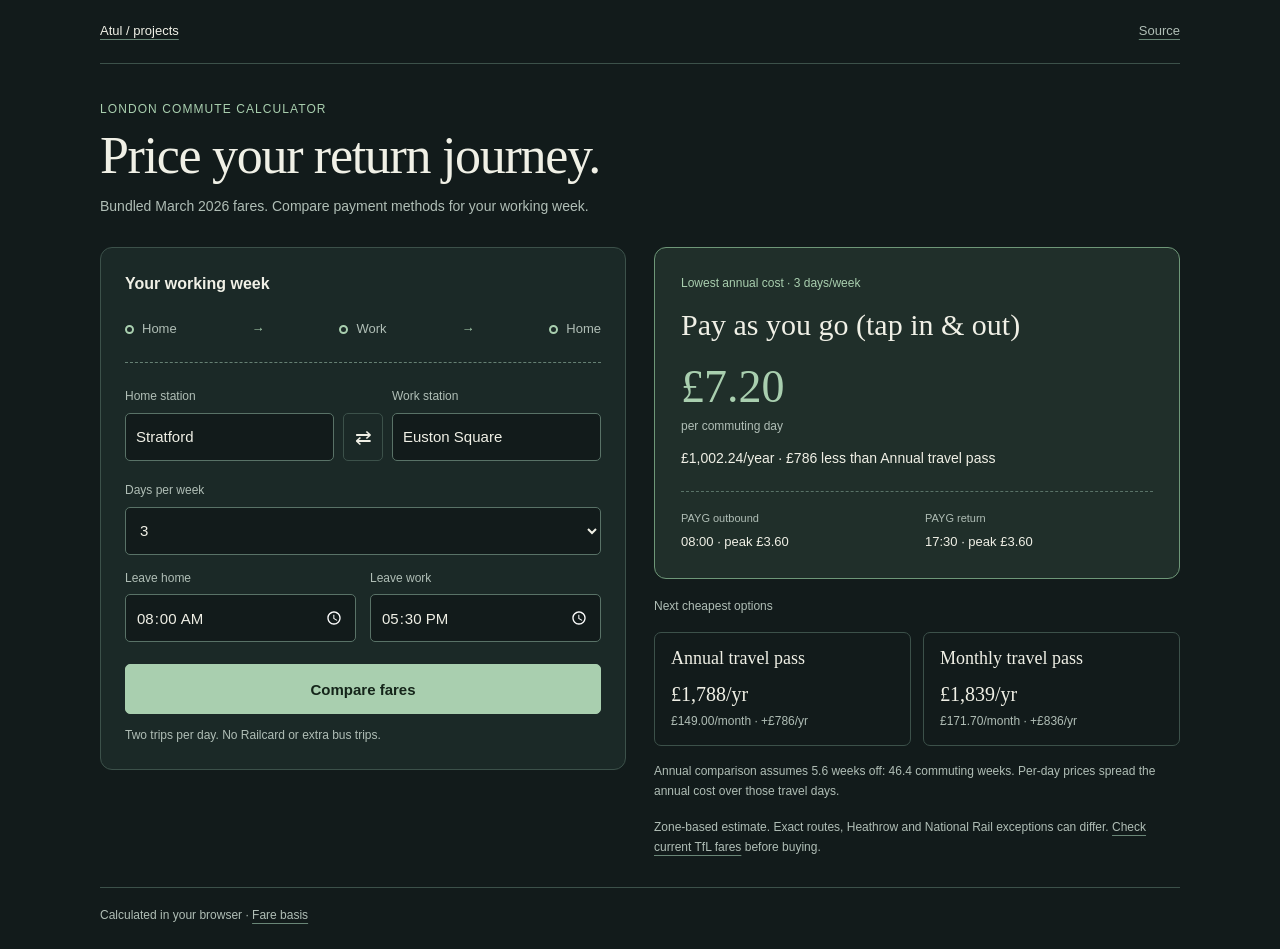
==== commit a61f4e5f: "Trim repeated interface copy after independent review" ====
--- a/examples/portfolio/index.html
+++ b/examples/portfolio/index.html
@@ -4,7 +4,7 @@
 <header class="top"><a href="https://lolstar123.github.io/just-a-little-further/">Atul / projects</a><nav><a href="https://github.com/LolStar123/london-commute-calculator">Source</a></nav></header>
 <main>
 <section class="hero"><p class="eyebrow">London commute calculator</p><h1>Price your return journey.</h1><p class="fare-basis">Bundled March 2026 fares. Compare payment methods for your working week.</p></section><div class="journey-layout">
-<section class="planner" aria-label="Return journey"><div class="ticket-heading"><h2>Your working week</h2><span>Return journey</span></div><div class="route-trace" aria-hidden="true"><span><i></i>Home</span><b>→</b><span><i></i>Work</span><b>→</b><span><i></i>Home</span></div>
+<section class="planner" aria-label="Return journey"><div class="ticket-heading"><h2>Your working week</h2></div><div class="route-trace" aria-hidden="true"><span><i></i>Home</span><b>→</b><span><i></i>Work</span><b>→</b><span><i></i>Home</span></div>
 <div class="srow">
 <div class="fg"><label for="fromStation">Home station</label><input class="si" id="fromStation" autocomplete="off" placeholder="Search stations" role="combobox" aria-autocomplete="list" aria-expanded="false" aria-controls="fromDD"><div class="acd" id="fromDD" role="listbox" aria-label="Home station suggestions"></div></div>
 <button class="swap" id="swapBtn" type="button" aria-label="Swap stations">⇄</button>
@@ -14,12 +14,12 @@
 <div id="jbar" class="jbar"><div id="zvis"></div><div id="fprev"></div></div><div id="jerr" class="jerr" role="status"></div>
 <button class="go-btn" id="goBtn" type="button">Compare fares</button><div id="goHint" role="status"></div><p class="ticket-note">Two trips per day. No Railcard or extra bus trips.</p>
 </section>
-<div class="results" id="res" aria-live="polite"><section class="section results-shell"><div class="reco" id="reco" tabindex="-1"></div><div class="alternatives-heading">Next cheapest options</div><div class="g-cards" id="oGrid"></div><p class="estimate-note">Annual comparison assumes 5.6 weeks off: 46.4 commuting weeks. Per-day prices spread the annual cost over those travel days. Pass costs follow their bundled purchase rules.</p><p class="estimate-note">Zone-based estimate. Exact routes, Heathrow and National Rail exceptions can differ. <a href="https://tfl.gov.uk/fares/">Check current TfL fares</a> before buying.</p></section><div id="switchBanner"></div><div id="timeTip"></div><div id="rcTip"></div>
+<div class="results" id="res" aria-live="polite"><section class="section results-shell"><div class="reco" id="reco" tabindex="-1"></div><div class="alternatives-heading">Next cheapest options</div><div class="g-cards" id="oGrid"></div><p class="estimate-note">Annual comparison assumes 5.6 weeks off: 46.4 commuting weeks. Per-day prices spread the annual cost over those travel days.</p><p class="estimate-note">Zone-based estimate. Exact routes, Heathrow and National Rail exceptions can differ. <a href="https://tfl.gov.uk/fares/">Check current TfL fares</a> before buying.</p></section><div id="switchBanner"></div><div id="timeTip"></div><div id="rcTip"></div>
 <div class="support">
 <select id="trips"><option value="2" selected>2</option></select><select id="bus"><option value="0" selected>0</option></select><input id="leave" value="5.6"><select id="rc"><option value="none" selected>none</option></select><input id="sal"><select id="curMethod"><option value="unknown" selected>unknown</option></select>
 <span id="mInd"></span><span id="eInd"></span><div id="teaser"></div><div id="tips"></div><div id="wfhBars"></div><div id="beSection"></div><div id="beChart"></div><div id="beCrossover"></div><div id="driveSection"></div><div id="dComp"></div><div id="cycSection"></div><div id="cycGrid"></div><div id="mbar"></div><div id="mbarLabel"></div><div id="loanSec"></div><div id="loanBox"></div><div id="fstats"></div><div id="htbSteps"></div><div id="faq"></div><div id="closingText"></div><button id="ctaPrint"></button><div id="tableWrap"><table><tbody id="tbody"></tbody></table></div><button id="recalcBtn"></button><button id="printBtn"></button><button id="shareBtn"></button><button id="resetBtn"></button><button id="btt"></button><div id="ps1"></div><div id="ps2"></div><div id="ps3"></div><div id="pl1"></div><div id="pl2"></div>
 </div></div>
-</div></main><footer>March 2026 fare tables · Calculated in your browser · <a href="https://github.com/LolStar123/london-commute-calculator/blob/main/PROVENANCE.md">Fare basis</a></footer>
+</div></main><footer>Calculated in your browser · <a href="https://github.com/LolStar123/london-commute-calculator/blob/main/PROVENANCE.md">Fare basis</a></footer>
 <script>
             // â”€â”€ STATIONS â”€â”€
             const ST = {
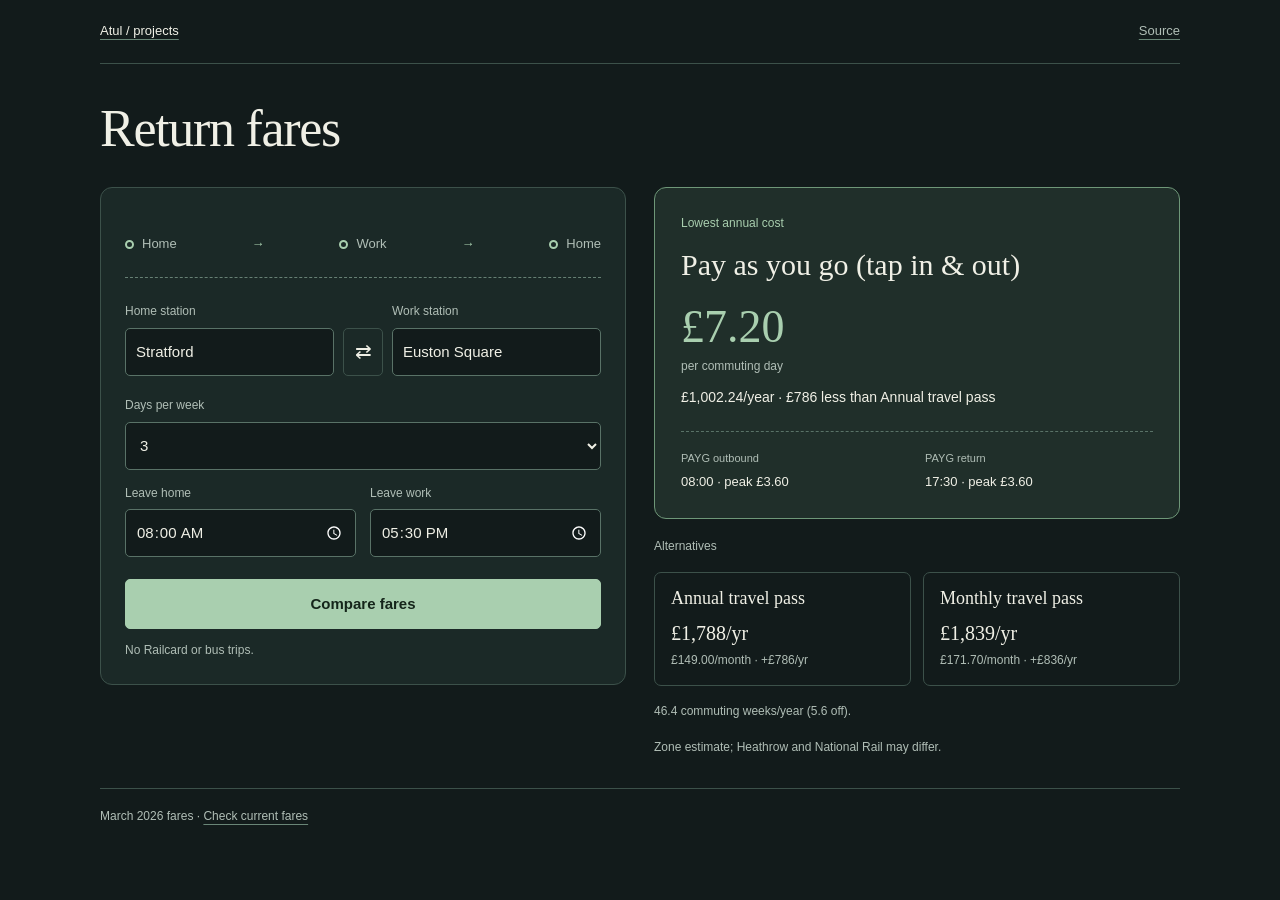
==== commit c49a493a: "Cut redundant demo copy and keep essential warnings" ====
--- a/examples/portfolio/index.html
+++ b/examples/portfolio/index.html
@@ -3,8 +3,8 @@
 <link rel="stylesheet" href="style.css"></head><body>
 <header class="top"><a href="https://lolstar123.github.io/just-a-little-further/">Atul / projects</a><nav><a href="https://github.com/LolStar123/london-commute-calculator">Source</a></nav></header>
 <main>
-<section class="hero"><p class="eyebrow">London commute calculator</p><h1>Price your return journey.</h1><p class="fare-basis">Bundled March 2026 fares. Compare payment methods for your working week.</p></section><div class="journey-layout">
-<section class="planner" aria-label="Return journey"><div class="ticket-heading"><h2>Your working week</h2></div><div class="route-trace" aria-hidden="true"><span><i></i>Home</span><b>→</b><span><i></i>Work</span><b>→</b><span><i></i>Home</span></div>
+<section class="hero"><h1>Return fares</h1></section><div class="journey-layout">
+<section class="planner" aria-label="Return journey"><div class="route-trace" aria-hidden="true"><span><i></i>Home</span><b>→</b><span><i></i>Work</span><b>→</b><span><i></i>Home</span></div>
 <div class="srow">
 <div class="fg"><label for="fromStation">Home station</label><input class="si" id="fromStation" autocomplete="off" placeholder="Search stations" role="combobox" aria-autocomplete="list" aria-expanded="false" aria-controls="fromDD"><div class="acd" id="fromDD" role="listbox" aria-label="Home station suggestions"></div></div>
 <button class="swap" id="swapBtn" type="button" aria-label="Swap stations">⇄</button>
@@ -12,14 +12,14 @@
 </div>
 <div class="compact"><div class="fg"><label for="days">Days per week</label><select class="si" id="days"><option value="1">1</option><option value="2">2</option><option value="3" selected>3</option><option value="4">4</option><option value="5">5</option></select></div><div class="fg"><label for="dept">Leave home</label><input class="si" type="time" id="dept" value="08:00"></div><div class="fg"><label for="ret">Leave work</label><input class="si" type="time" id="ret" value="17:30"></div></div>
 <div id="jbar" class="jbar"><div id="zvis"></div><div id="fprev"></div></div><div id="jerr" class="jerr" role="status"></div>
-<button class="go-btn" id="goBtn" type="button">Compare fares</button><div id="goHint" role="status"></div><p class="ticket-note">Two trips per day. No Railcard or extra bus trips.</p>
+<button class="go-btn" id="goBtn" type="button">Compare fares</button><div id="goHint" role="status"></div><p class="ticket-note">No Railcard or bus trips.</p>
 </section>
-<div class="results" id="res" aria-live="polite"><section class="section results-shell"><div class="reco" id="reco" tabindex="-1"></div><div class="alternatives-heading">Next cheapest options</div><div class="g-cards" id="oGrid"></div><p class="estimate-note">Annual comparison assumes 5.6 weeks off: 46.4 commuting weeks. Per-day prices spread the annual cost over those travel days.</p><p class="estimate-note">Zone-based estimate. Exact routes, Heathrow and National Rail exceptions can differ. <a href="https://tfl.gov.uk/fares/">Check current TfL fares</a> before buying.</p></section><div id="switchBanner"></div><div id="timeTip"></div><div id="rcTip"></div>
+<div class="results" id="res" aria-live="polite"><section class="section results-shell"><div class="reco" id="reco" tabindex="-1"></div><div class="alternatives-heading">Alternatives</div><div class="g-cards" id="oGrid"></div><p class="estimate-note">46.4 commuting weeks/year (5.6 off).</p><p class="estimate-note">Zone estimate; Heathrow and National Rail may differ.</p></section><div id="switchBanner"></div><div id="timeTip"></div><div id="rcTip"></div>
 <div class="support">
 <select id="trips"><option value="2" selected>2</option></select><select id="bus"><option value="0" selected>0</option></select><input id="leave" value="5.6"><select id="rc"><option value="none" selected>none</option></select><input id="sal"><select id="curMethod"><option value="unknown" selected>unknown</option></select>
 <span id="mInd"></span><span id="eInd"></span><div id="teaser"></div><div id="tips"></div><div id="wfhBars"></div><div id="beSection"></div><div id="beChart"></div><div id="beCrossover"></div><div id="driveSection"></div><div id="dComp"></div><div id="cycSection"></div><div id="cycGrid"></div><div id="mbar"></div><div id="mbarLabel"></div><div id="loanSec"></div><div id="loanBox"></div><div id="fstats"></div><div id="htbSteps"></div><div id="faq"></div><div id="closingText"></div><button id="ctaPrint"></button><div id="tableWrap"><table><tbody id="tbody"></tbody></table></div><button id="recalcBtn"></button><button id="printBtn"></button><button id="shareBtn"></button><button id="resetBtn"></button><button id="btt"></button><div id="ps1"></div><div id="ps2"></div><div id="ps3"></div><div id="pl1"></div><div id="pl2"></div>
 </div></div>
-</div></main><footer>Calculated in your browser · <a href="https://github.com/LolStar123/london-commute-calculator/blob/main/PROVENANCE.md">Fare basis</a></footer>
+</div></main><footer>March 2026 fares · <a href="https://tfl.gov.uk/fares/">Check current fares</a></footer>
 <script>
             // â”€â”€ STATIONS â”€â”€
             const ST = {
@@ -1152,10 +1152,10 @@
                         !timesOk
                             ? "Enter both travel times."
                             : !fOk && !tOk
-                            ? "Pick your departure and arrival stations above to get started"
+                            ? "Choose both stations."
                             : !fOk
-                              ? "Now pick your departure station"
-                              : "Now pick your arrival station";
+                              ? "Choose a home station."
+                              : "Choose a work station.";
                 }
             }
 
@@ -1176,7 +1176,7 @@
                     if (from && to && from === to && ST[from] != null) {
                         jbar.classList.remove("vis");
                         jerr.textContent =
-                            "You've picked the same station for both. Choose a different destination to see your commute costs.";
+                            "Choose different home and work stations.";
                         jerr.classList.add("vis");
                         document.getElementById("res").classList.remove("vis");
                         return;
@@ -1279,7 +1279,7 @@
                         returnFare = sf ? (hrow || ep ? sf.p : sf.o) : 0,
                         outboundLabel = hrow || mp ? "peak" : "off-peak",
                         returnLabel = hrow || ep ? "peak" : "off-peak";
-                    recoEl.innerHTML = `<div class="winner-badge">Lowest annual cost · ${days} days/week</div><h2>${LABELS[cheap.name]}</h2><div class="price">£${dailyCost}</div><span class="daily-unit">per commuting day</span><p>£${cheap.annual.toLocaleString()}/year${nextSaving > 0 ? ` · £${nextSaving.toLocaleString()} less than ${LABELS[nextCheapest.name]}` : ""}</p><div class="return-basis"><span>PAYG outbound <b>${dt} · ${outboundLabel} £${outboundFare.toFixed(2)}</b></span><span>PAYG return <b>${rt} · ${returnLabel} £${returnFare.toFixed(2)}</b></span></div>`;
+                    recoEl.innerHTML = `<div class="winner-badge">Lowest annual cost</div><h2>${LABELS[cheap.name]}</h2><div class="price">£${dailyCost}</div><span class="daily-unit">per commuting day</span><p>£${cheap.annual.toLocaleString()}/year${nextSaving > 0 ? ` · £${nextSaving.toLocaleString()} less than ${LABELS[nextCheapest.name]}` : ""}</p><div class="return-basis"><span>PAYG outbound <b>${dt} · ${outboundLabel} £${outboundFare.toFixed(2)}</b></span><span>PAYG return <b>${rt} · ${returnLabel} £${returnFare.toFixed(2)}</b></span></div>`;
 
                     // Cards
                     document.getElementById("oGrid").innerHTML = res.slice(1, 3)
@@ -2191,7 +2191,7 @@
                 if (from && to && from === to && ST[from] != null) {
                     jbar.classList.remove("vis");
                     jerr.textContent =
-                        "You've picked the same station for both. Choose a different destination to see your commute costs.";
+                        "Choose different home and work stations.";
                     jerr.classList.add("vis");
                     document.getElementById("res").classList.remove("vis");
                     return;
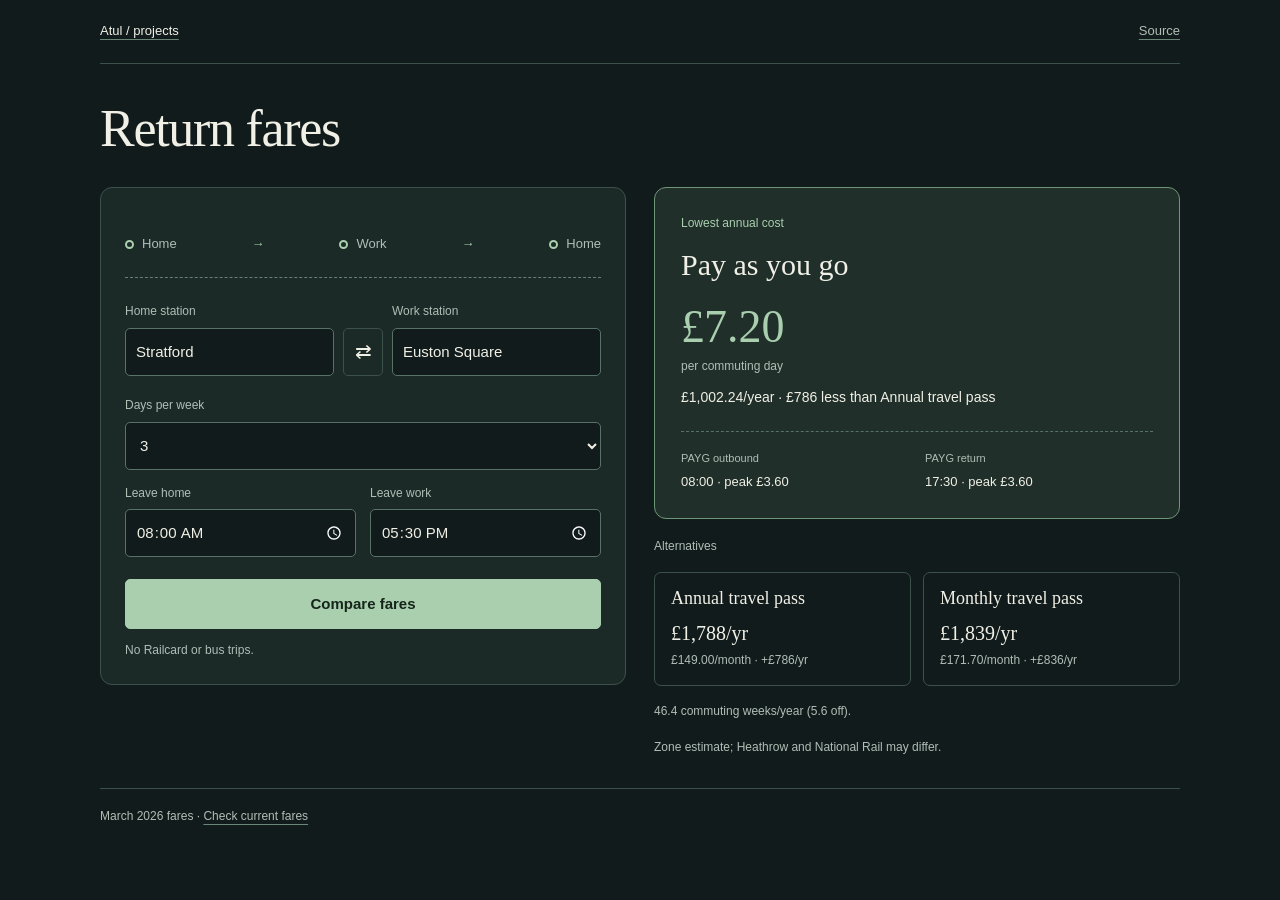
==== commit 991154d0: "Shorten PAYG winner label" ====
--- a/examples/portfolio/index.html
+++ b/examples/portfolio/index.html
@@ -726,7 +726,7 @@
             };
 
             const LABELS = {
-                payg: "Pay as you go (tap in & out)",
+                payg: "Pay as you go",
                 payg_rc: "Oyster with Railcard discount",
                 tc_w: "Weekly travel pass",
                 tc_m: "Monthly travel pass",
